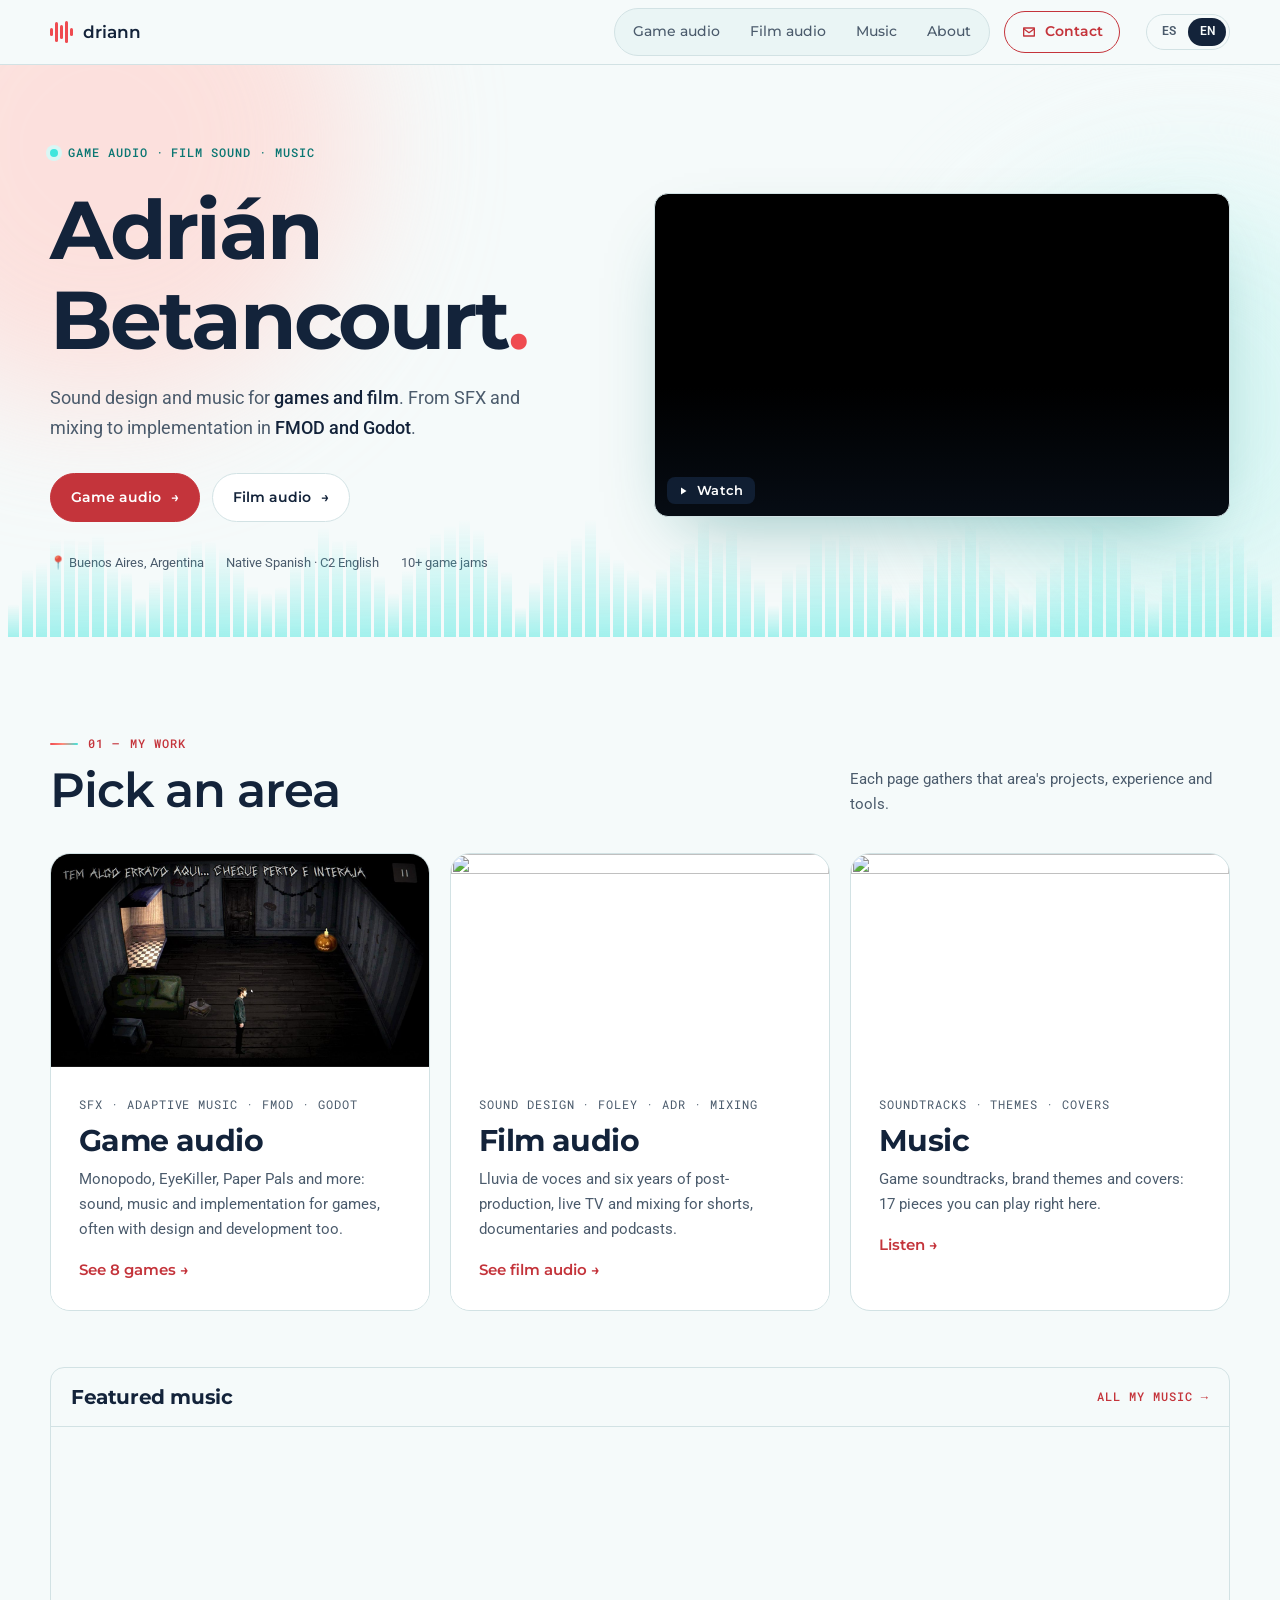
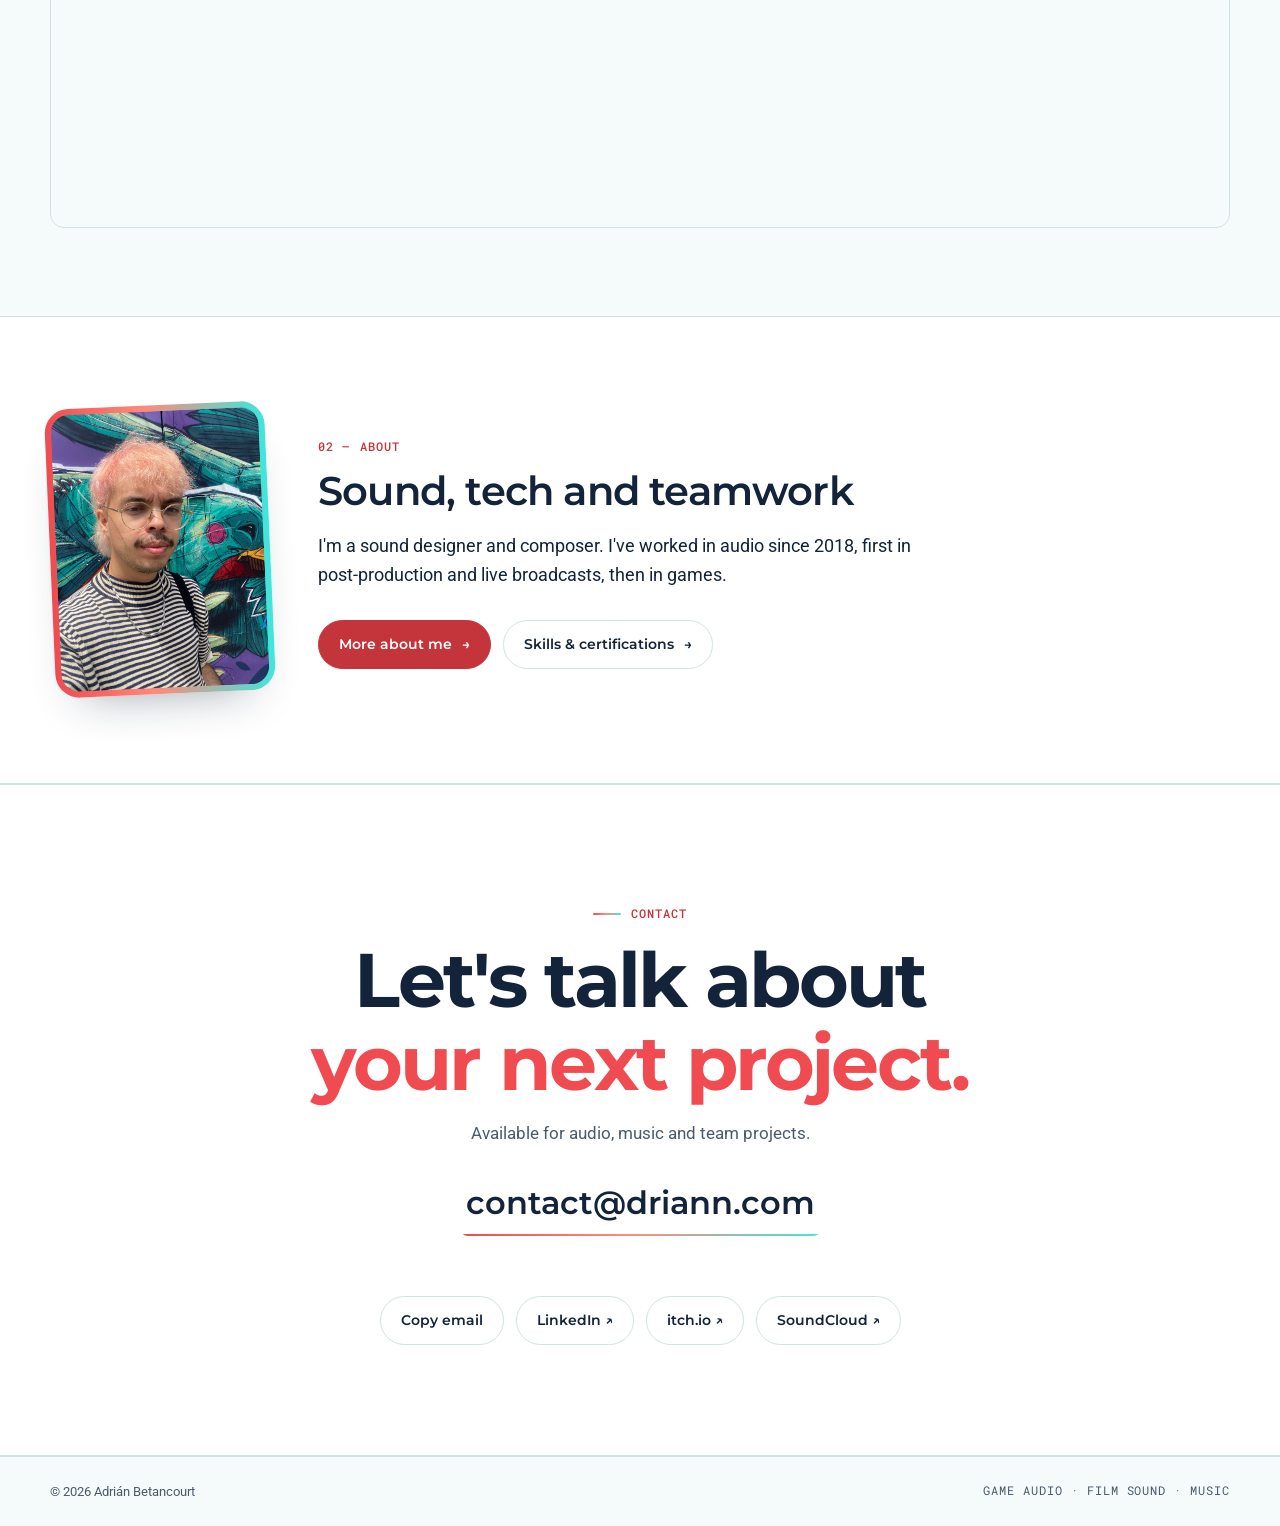
==== index.html @ b0562dc2 "Replace centred play circle with a corner Watch label The big pulsing coral circle is replaced by a " ====
<!doctype html>
<html lang="es" data-lang="es">
<head>
<meta charset="utf-8">
<meta name="viewport" content="width=device-width, initial-scale=1">
<meta name="color-scheme" content="light">
<meta name="theme-color" content="#f5fafa">
<meta name="referrer" content="strict-origin-when-cross-origin">
<title>Adrián Betancourt — Game Audio & Sound Design</title>
<meta name="description" content="Adrián Betancourt: game audio, film sound, sound design and music composition. Diseño sonoro y música para videojuegos y cine.">
<meta property="og:title" content="Adrián Betancourt — Game Audio & Sound Design">
<meta property="og:description" content="Sound design and music for games and film.">
<meta property="og:image" content="https://driann.com/assets/monopodo-room.jpg">
<meta property="og:type" content="website">
<link rel="icon" href="data:image/svg+xml,%3Csvg xmlns='http://www.w3.org/2000/svg' viewBox='0 0 32 32'%3E%3Crect width='32' height='32' rx='7' fill='%23ef4b50'/%3E%3Cg fill='%23ffffff'%3E%3Crect x='7' y='13' width='3' height='6' rx='1.5'/%3E%3Crect x='12' y='8' width='3' height='16' rx='1.5'/%3E%3Crect x='17' y='11' width='3' height='10' rx='1.5'/%3E%3Crect x='22' y='14' width='3' height='4' rx='1.5'/%3E%3C/g%3E%3C/svg%3E">
<link rel="preconnect" href="https://fonts.googleapis.com">
<link rel="preconnect" href="https://fonts.gstatic.com" crossorigin>
<link href="https://fonts.googleapis.com/css2?family=Montserrat:wght@500;600;700;800&family=Roboto:wght@400;500;700&family=Roboto+Mono:wght@400;500&display=swap" rel="stylesheet">
<script>
  (function () {
    var lang;
    try { lang = localStorage.getItem('lang'); } catch (e) {}
    if (lang !== 'es' && lang !== 'en') lang = /^es/i.test(navigator.language || '') ? 'es' : 'en';
    document.documentElement.setAttribute('data-lang', lang);
    document.documentElement.setAttribute('lang', lang);
  })();
</script>
<link rel="stylesheet" href="assets/site.css?v=20261028a">
<link rel="stylesheet" href="assets/motion.css?v=20261028a">
</head>
<body>
<script>document.documentElement.classList.add('js');</script>
<a class="skip" href="#areas"><span class="es">Saltar al contenido</span><span class="en">Skip to content</span></a>

<header class="site-header">
  <div class="wrap header-inner">
    <a class="brand" href="./" aria-label="Adrián Betancourt — home">
      <span class="brand-mark" aria-hidden="true"><i style="height:40%"></i><i style="height:90%"></i><i style="height:60%"></i><i style="height:100%"></i><i style="height:35%"></i></span>
      driann
    </a>
    <div class="header-tools">
      <nav class="nav" id="nav" aria-label="Main">
        <div class="nav-pages">
          <a href="game-audio/">Game audio</a>
          <a href="film-audio/"><span class="es">Audio para cine</span><span class="en">Film audio</span></a>
          <a href="music/"><span class="es">Música</span><span class="en">Music</span></a>
          <a href="about/"><span class="es">Sobre mí</span><span class="en">About</span></a>
        </div>
        <a class="nav-cta" href="#contact"><svg viewBox="0 0 24 24" aria-hidden="true"><path d="M4 6h16v12H4z" fill="none" stroke="currentColor" stroke-width="2" stroke-linejoin="round"/><path d="M4 7l8 6 8-6" fill="none" stroke="currentColor" stroke-width="2" stroke-linejoin="round"/></svg><span class="es">Contacto</span><span class="en">Contact</span></a>
      </nav>
      <div class="lang" role="group" aria-label="Language / Idioma">
        <button type="button" data-set-lang="es" aria-pressed="false">ES</button>
        <button type="button" data-set-lang="en" aria-pressed="false">EN</button>
      </div>
      <button class="menu-btn" type="button" aria-controls="nav" aria-expanded="false" aria-label="Menu"><span></span><span></span><span></span></button>
    </div>
  </div>
</header>

<main id="top">

  <!-- Hero -->
  <div class="hero">
    <div class="wrap hero-grid">
      <div>
        <div class="eyebrow mono">Game audio · Film sound · Music</div>
        <h1>Adrián<br>Betancourt<span class="accent">.</span></h1>
        <p class="hero-lead">
          <span class="es">Diseño sonoro y música para <strong>videojuegos y cine</strong>. Desde el SFX y la mezcla hasta la implementación en <strong>FMOD y Godot</strong>.</span>
          <span class="en">Sound design and music for <strong>games and film</strong>. From SFX and mixing to implementation in <strong>FMOD and Godot</strong>.</span>
        </p>
        <div class="actions">
          <a class="btn primary" href="game-audio/">Game audio <span aria-hidden="true">→</span></a>
          <a class="btn" href="film-audio/"><span class="es">Audio para cine</span><span class="en">Film audio</span> <span aria-hidden="true">→</span></a>
        </div>
        <div class="hero-meta">
          <span>📍 Buenos Aires, Argentina</span>
          <span><span class="es">Español nativo · Inglés C2</span><span class="en">Native Spanish · C2 English</span></span>
          <span>10+ game jams</span>
        </div>
      </div>
      <div>
        <button class="video hero-video" type="button" data-yt="wYpyiog8Tpc" aria-label="Play game audio demo reel">
          <span class="play" aria-hidden="true"><svg viewBox="0 0 24 24"><path d="M8 5v14l11-7z"/></svg></span>
        </button>
      </div>
    </div>
    <div class="wave" id="wave" aria-hidden="true"></div>
  </div>

  <!-- Areas -->
  <section id="areas">
    <div class="wrap">
      <div class="section-head reveal">
        <div>
          <span class="mono kicker">01 — <span class="es">Mi trabajo</span><span class="en">My work</span></span>
          <h2><span class="es">Elige un área</span><span class="en">Pick an area</span></h2>
        </div>
        <p><span class="es">Cada página reúne los proyectos, la experiencia y las herramientas de esa área.</span><span class="en">Each page gathers that area's projects, experience and tools.</span></p>
      </div>

      <div class="paths">
        <a class="path reveal" href="game-audio/">
          <img src="assets/monopodo-room.jpg" width="1280" height="720" alt="">
          <div class="path-body">
            <span class="mono muted">SFX · Adaptive music · FMOD · Godot</span>
            <h3>Game audio</h3>
            <p><span class="es">Monopodo, EyeKiller, Paper Pals y más: sonido, música e implementación para juegos, muchas veces también diseño y desarrollo.</span><span class="en">Monopodo, EyeKiller, Paper Pals and more: sound, music and implementation for games, often with design and development too.</span></p>
            <span class="path-cta"><span class="es">Ver 8 juegos →</span><span class="en">See 8 games →</span></span>
          </div>
        </a>
        <a class="path reveal" href="film-audio/">
          <img src="https://i.ytimg.com/vi/iJrxZtflXPY/hqdefault.jpg" width="480" height="360" loading="lazy" alt="">
          <div class="path-body">
            <span class="mono muted">Sound design · Foley · ADR · Mixing</span>
            <h3><span class="es">Audio para cine</span><span class="en">Film audio</span></h3>
            <p><span class="es">Lluvia de voces y seis años de postproducción, TV en vivo y mezcla para cortos, documentales y podcasts.</span><span class="en">Lluvia de voces and six years of post-production, live TV and mixing for shorts, documentaries and podcasts.</span></p>
            <span class="path-cta"><span class="es">Ver audio para cine →</span><span class="en">See film audio →</span></span>
          </div>
        </a>
        <a class="path reveal" href="music/">
          <img src="https://i1.sndcdn.com/artworks-1UUEVuJ7USgjtL8N-Mvcn2w-t500x500.jpg" width="500" height="500" loading="lazy" alt="">
          <div class="path-body">
            <span class="mono muted">Soundtracks · Themes · Covers</span>
            <h3><span class="es">Música</span><span class="en">Music</span></h3>
            <p><span class="es">Bandas sonoras para juegos, temas para marcas y covers: 17 piezas para escuchar aquí mismo.</span><span class="en">Game soundtracks, brand themes and covers: 17 pieces you can play right here.</span></p>
            <span class="path-cta"><span class="es">Escuchar →</span><span class="en">Listen →</span></span>
          </div>
        </a>
      </div>

      <div class="soundcloud reveal" id="music">        <div class="music-head">
          <h3><span class="es">Música destacada</span><span class="en">Featured music</span></h3>
          <a class="mono" href="music/" style="color:var(--accent-ink);font-weight:500;text-decoration:none"><span class="es">Toda mi música →</span><span class="en">All my music →</span></a>
        </div>
        <iframe title="driann — Featured work on SoundCloud" height="400" loading="lazy" allow="autoplay" src="https://w.soundcloud.com/player/?url=https%3A//api.soundcloud.com/playlists/1571626060&color=%23ef4b50&auto_play=false&hide_related=true&show_comments=false&show_user=true&show_reposts=false&show_teaser=false"></iframe>
      </div>
    </div>
  </section>

  <!-- About preview -->
  <section id="about" class="band">
    <div class="wrap about-teaser reveal">
      <figure class="portrait">
        <img src="assets/adrian.jpg" width="720" height="960" loading="lazy" alt="Adrián Betancourt, with pink hair and round glasses, in front of a colorful mural">
      </figure>
      <div>
        <span class="mono kicker">02 — <span class="es">Sobre mí</span><span class="en">About</span></span>
        <h2><span class="es">Sonido, tecnología y trabajo en equipo</span><span class="en">Sound, tech and teamwork</span></h2>
        <p class="lead"><span class="es">Soy diseñador sonoro y compositor. Trabajo en audio desde 2018: primero en postproducción y transmisiones en vivo, y después en videojuegos.</span><span class="en">I'm a sound designer and composer. I've worked in audio since 2018, first in post-production and live broadcasts, then in games.</span></p>
        <div class="actions">
          <a class="btn primary" href="about/"><span class="es">Más sobre mí</span><span class="en">More about me</span> <span aria-hidden="true">→</span></a>
          <a class="btn" href="about/#skills"><span class="es">Habilidades y certificaciones</span><span class="en">Skills & certifications</span> <span aria-hidden="true">→</span></a>
        </div>
      </div>
    </div>
  </section>
  <!-- Contact -->
  <section id="contact" class="band contact">
    <div class="wrap reveal">
      <span class="mono kicker"><span class="es">Contacto</span><span class="en">Contact</span></span>
      <h2><span class="es">Hablemos de tu<br><span class="accent">próximo proyecto.</span></span><span class="en">Let's talk about<br><span class="accent">your next project.</span></span></h2>
      <p><span class="es">Disponible para audio, música y proyectos en equipo.</span><span class="en">Available for audio, music and team projects.</span></p>
      <a class="email-big" href="mailto:contact@driann.com">contact@driann.com</a>
      <div class="copy-status" id="copy-status" aria-live="polite"></div>
      <div class="actions">
        <button class="btn" type="button" id="copy-email"><span class="es">Copiar email</span><span class="en">Copy email</span></button>
        <a class="btn" href="https://www.linkedin.com/in/driann" target="_blank" rel="noopener">LinkedIn ↗</a>
        <a class="btn" href="https://driann.itch.io" target="_blank" rel="noopener">itch.io ↗</a>
        <a class="btn" href="https://soundcloud.com/driann-yea" target="_blank" rel="noopener">SoundCloud ↗</a>
      </div>
    </div>
  </section>
</main>

<footer>
  <div class="wrap">
    <span>© <span id="year">2026</span> Adrián Betancourt</span>
    <span class="mono">Game audio · Film sound · Music</span>
  </div>
</footer>

<script src="assets/site.js?v=20261028a"></script>
<script src="assets/motion.js?v=20261028a"></script>
</body>
</html>
---- assets/site.css ----
:root {
  --bg: #f5fafa;
  --surface: #ffffff;
  --surface-2: #eaf5f5;
  --line: #d2e2e4;
  --line-strong: #9fb7bb;
  --text: #13233a;
  --muted: #4b5b6c;
  --accent: #ef4b50;        /* coral: fills and large display text */
  --accent-ink: #c4343b;    /* darker coral: small text and links on light backgrounds */
  --accent-soft: rgba(239, 75, 80, .10);
  --pink: #ffd6d1;
  --cyan: #3fe6dd;          /* decorative fills only */
  --cyan-ink: #0a7672;      /* readable cyan for text */
  --cyan-soft: #d9f7f5;
  --font-main: Montserrat, system-ui, sans-serif;
  --font-body: Roboto, system-ui, sans-serif;
  --font-mono: "Roboto Mono", ui-monospace, monospace;
  --max: 1180px;
  --radius: 14px;
}
* { box-sizing: border-box; }
html { scroll-behavior: smooth; scroll-padding-top: 76px; }
body {
  margin: 0;
  background: var(--bg);
  color: var(--text);
  font-family: var(--font-body);
  font-size: 17px;
  line-height: 1.65;
  -webkit-font-smoothing: antialiased;
}
img { max-width: 100%; display: block; }
a { color: inherit; }
button { font: inherit; color: inherit; cursor: pointer; }
:focus-visible { outline: 2px solid var(--cyan-ink); outline-offset: 3px; border-radius: 4px; }
::selection { background: var(--pink); color: var(--text); }

html[data-lang="es"] .en, html[data-lang="en"] .es { display: none !important; }

.wrap { width: min(var(--max), 100% - 32px); margin-inline: auto; }
.mono { font-family: var(--font-mono); font-size: 12px; letter-spacing: .08em; text-transform: uppercase; }
.muted { color: var(--muted); }
h1, h2, h3 { font-family: var(--font-main); line-height: 1.1; margin: 0; letter-spacing: -.02em; }
.skip { position: absolute; left: 12px; top: -60px; background: var(--text); color: #fff; padding: 8px 14px; z-index: 100; border-radius: 6px; }
.skip:focus { top: 12px; }

/* Header */
.site-header {
  position: sticky; top: 0; z-index: 50;
  background: rgba(245, 250, 250, .88);
  backdrop-filter: blur(12px);
  border-bottom: 1px solid var(--line);
}
.header-inner { display: flex; align-items: center; justify-content: space-between; height: 64px; gap: 16px; }
.brand { display: flex; align-items: center; gap: 10px; text-decoration: none; font-family: var(--font-main); font-weight: 600; font-size: 17px; }
.brand-mark { display: flex; align-items: center; gap: 2px; height: 22px; }
.brand-mark i { display: block; width: 3px; border-radius: 2px; background: var(--accent); }
.nav { display: flex; align-items: center; gap: 26px; }
.nav a { font-family: var(--font-main); font-weight: 500; text-decoration: none; font-size: 14px; color: var(--muted); transition: color .2s; }
.nav a:hover { color: var(--text); }
.lang { display: flex; border: 1px solid var(--line); border-radius: 999px; padding: 3px; }
.lang button { background: none; border: 0; padding: 4px 10px; border-radius: 999px; font-size: 12px; font-weight: 600; color: var(--muted); }
.lang button[aria-pressed="true"] { background: var(--text); color: var(--bg); }
.menu-btn { display: none; background: none; border: 1px solid var(--line); border-radius: 8px; width: 40px; height: 36px; }
.menu-btn span { display: block; width: 16px; height: 2px; background: var(--text); margin: 3px auto; border-radius: 2px; }

/* Hero */
.hero { position: relative; padding: 72px 0 64px; overflow: hidden; }
.hero-grid { display: grid; grid-template-columns: 1fr 1.05fr; gap: 56px; align-items: center; }
.eyebrow { display: inline-flex; align-items: center; gap: 10px; color: var(--cyan-ink); font-weight: 500; }
.eyebrow::before { content: ""; width: 8px; height: 8px; border-radius: 50%; background: var(--cyan); box-shadow: 0 0 0 4px var(--cyan-soft); }
.hero h1 { font-size: clamp(44px, 6.4vw, 84px); font-weight: 700; margin: 20px 0 18px; letter-spacing: -.035em; }
.hero h1 .accent { color: var(--accent); }
.hero-lead { font-size: 18px; color: var(--muted); max-width: 520px; margin: 0; }
.hero-lead strong { color: var(--text); font-weight: 500; }
.actions { display: flex; flex-wrap: wrap; gap: 12px; margin-top: 30px; }
.btn { font-family: var(--font-main);
  display: inline-flex; align-items: center; gap: 10px;
  padding: 12px 20px; border-radius: 999px;
  font-weight: 600; font-size: 14px; text-decoration: none;
  border: 1px solid var(--line); background: var(--surface);
  transition: transform .2s, background .2s, border-color .2s;
}
.btn:hover { transform: translateY(-2px); border-color: var(--line-strong); }
.btn.primary { background: var(--accent-ink); border-color: var(--accent-ink); color: #fff; }
.btn.primary:hover { background: #a92a31; }
.hero-meta { display: flex; flex-wrap: wrap; gap: 8px 22px; margin-top: 30px; color: var(--muted); font-size: 13px; }

.wave { position: absolute; left: 0; right: 0; bottom: 0; height: 120px; display: flex; align-items: flex-end; gap: 3px; opacity: .45; pointer-events: none; padding-inline: 8px; }
.wave i { flex: 1; background: linear-gradient(to top, var(--cyan), transparent); border-radius: 3px 3px 0 0; transform-origin: bottom; animation: pulse 1.8s ease-in-out infinite alternate; }
@keyframes pulse { from { transform: scaleY(.25); } to { transform: scaleY(1); } }

/* Video (click-to-load) */
.video {
  position: relative; display: block; width: 100%; aspect-ratio: 16 / 9;
  border-radius: var(--radius); overflow: hidden; border: 1px solid var(--line);
  background: #000 center / cover no-repeat; padding: 0;
}
.video::after { content: ""; position: absolute; inset: 0; background: linear-gradient(to top, rgba(19,35,58,.35), transparent 40%); transition: opacity .2s; }
/* Play control: a small label in the corner instead of a big centred circle */
.video .play {
  position: absolute; z-index: 1; left: 12px; bottom: 12px;
  display: inline-flex; align-items: center; gap: 8px; padding: 7px 12px 7px 10px; border-radius: 8px;
  background: rgba(19, 35, 58, .82); color: #fff;
  font-family: var(--font-main); font-size: 13px; font-weight: 600; letter-spacing: .01em; line-height: 1;
  transition: background-color .25s, transform .25s;
}
.video .play svg { width: 12px; height: 12px; fill: currentColor; }
html[data-lang="es"] .video .play::after { content: "Ver video"; }
html[data-lang="en"] .video .play::after { content: "Watch"; }
.video:hover .play, .video:focus-visible .play { background: var(--accent-ink); transform: translateY(-2px); }
.video .video-label { position: absolute; z-index: 1; left: 16px; bottom: 14px; font-size: 12px; color: #fff; text-align: left; }
.video iframe { position: absolute; inset: 0; width: 100%; height: 100%; border: 0; }
.video.loaded::after { opacity: 0; }
.hero-video { box-shadow: 0 30px 70px -30px rgba(10, 118, 114, .45); }

/* Sections */
section { padding: 88px 0; }
.section-head { display: flex; justify-content: space-between; align-items: end; gap: 24px; margin-bottom: 36px; }
.section-head h2 { font-size: clamp(32px, 4vw, 48px); font-weight: 600; margin-top: 10px; }
.section-head p { max-width: 380px; margin: 0; color: var(--muted); font-size: 15px; }
.kicker { color: var(--accent-ink); font-weight: 500; }
.band { background: var(--surface); border-block: 1px solid var(--line); }

/* Featured */
.featured {
  display: grid; grid-template-columns: 1.15fr 1fr; gap: 0;
  border: 1px solid var(--line); border-radius: 20px; overflow: hidden; background: var(--surface);
}
.featured-media { position: relative; min-height: 360px; background: #000; }
.featured-media img { width: 100%; height: 100%; object-fit: cover; }
.featured-media .badge { position: absolute; left: 16px; top: 16px; }
.featured-body { padding: 36px; display: flex; flex-direction: column; gap: 14px; }
.featured-body h3 { font-size: 40px; font-weight: 700; }
.featured-body p { margin: 0; color: var(--muted); font-size: 15px; }
.badge { display: inline-flex; align-items: center; gap: 8px; background: rgba(255,255,255,.94); border: 1px solid var(--line); color: var(--cyan-ink); padding: 6px 12px; border-radius: 999px; font-size: 11px; font-weight: 500; }
.badge::before { content: ""; width: 6px; height: 6px; border-radius: 50%; background: var(--cyan-ink); }
.role { font-size: 14px; color: var(--text) !important; font-weight: 500; }
.role b { color: var(--accent-ink); font-weight: 600; }
.tags { display: flex; flex-wrap: wrap; gap: 6px; }
.tag { font-size: 12px; padding: 4px 10px; border-radius: 999px; background: var(--surface-2); border: 1px solid var(--line); color: var(--muted); text-decoration: none; }
details { border-top: 1px solid var(--line); padding-top: 12px; }
summary { cursor: pointer; font-size: 14px; font-weight: 600; }
details ul { margin: 10px 0 0; padding-left: 18px; color: var(--muted); font-size: 14px; }
details li { margin: 4px 0; }
.links { display: flex; flex-wrap: wrap; gap: 18px; margin-top: auto; padding-top: 6px; }
.links a { font-size: 14px; font-weight: 600; color: var(--accent-ink); text-decoration: none; }
.links a:hover { text-decoration: underline; text-underline-offset: 4px; }

/* Project grid */
.grid { display: grid; grid-template-columns: repeat(3, 1fr); gap: 20px; margin-top: 20px; }
.card {
  display: flex; flex-direction: column; background: var(--surface); border: 1px solid var(--line);
  border-radius: var(--radius); overflow: hidden; transition: transform .25s, border-color .25s;
}
.card:hover { transform: translateY(-4px); border-color: var(--line-strong); box-shadow: 0 16px 40px -24px rgba(19, 35, 58, .35); }
.card .video, .card .thumb { border-radius: 0; border: 0; border-bottom: 1px solid var(--line); }
.thumb { aspect-ratio: 16 / 9; width: 100%; height: auto; object-fit: cover; background: #000; }
.thumb-art {
  aspect-ratio: 16 / 9; display: flex; align-items: center; justify-content: center; position: relative;
  border-bottom: 1px solid var(--line); overflow: hidden;
  background: radial-gradient(circle at 25% 20%, var(--c1, var(--pink)), transparent 65%), radial-gradient(circle at 80% 90%, var(--c2, var(--cyan-soft)), transparent 60%), var(--surface-2);
}
.thumb-art span { font-family: var(--font-main); font-size: 26px; font-weight: 700; text-align: center; padding: 0 20px; line-height: 1.1; color: var(--text); }
.card-body { padding: 20px; display: flex; flex-direction: column; gap: 10px; flex: 1; }
.card-top { display: flex; justify-content: space-between; gap: 12px; color: var(--muted); font-size: 11px; }
.card h3 { font-size: 22px; font-weight: 600; }
.card p { margin: 0; font-size: 14px; color: var(--muted); }

/* Film + music */
.split { display: grid; grid-template-columns: 1.2fr 1fr; gap: 48px; align-items: center; }
.split h3 { font-size: 34px; font-weight: 600; margin: 10px 0 12px; }
.split p { color: var(--muted); margin: 0 0 14px; font-size: 15px; }
.disciplines { display: grid; grid-template-columns: repeat(3, 1fr); gap: 20px; margin-top: 56px; }
.discipline { border-top: 1px solid var(--line); padding-top: 18px; }
.discipline h4 { font-family: var(--font-main); font-size: 18px; margin: 8px 0 6px; font-weight: 600; }
.discipline p { margin: 0; color: var(--muted); font-size: 14px; }
.soundcloud { margin-top: 56px; border-radius: var(--radius); overflow: hidden; border: 1px solid var(--line); background: var(--bg); }
.soundcloud iframe { display: block; width: 100%; border: 0; }
.music-head { display: flex; justify-content: space-between; align-items: center; gap: 16px; padding: 18px 20px; border-bottom: 1px solid var(--line); }
.music-head h3 { font-size: 20px; }

/* About / experience */
.about { display: grid; grid-template-columns: .9fr 1.1fr; gap: 64px; }
.about-copy h2 { font-size: clamp(32px, 4vw, 48px); font-weight: 600; margin: 10px 0 22px; }
.about-copy p { color: var(--muted); font-size: 16px; }
.about-copy p.lead { color: var(--text); font-size: 19px; }
.facts { display: flex; flex-wrap: wrap; gap: 8px; margin-top: 22px; }
.timeline { border-left: 1px solid var(--line); padding-left: 28px; display: flex; flex-direction: column; gap: 30px; }
.job { position: relative; }
.job::before { content: ""; position: absolute; left: -33px; top: 6px; width: 9px; height: 9px; border-radius: 50%; background: var(--bg); border: 2px solid var(--accent); }
.job time { color: var(--accent-ink); font-weight: 500; }
.job h3 { font-size: 20px; font-weight: 600; margin: 6px 0 2px; }
.job .org { color: var(--muted); font-size: 14px; }
.job ul { margin: 10px 0 0; padding-left: 18px; color: var(--muted); font-size: 14px; }
.job li { margin: 5px 0; }

/* Skills & certifications */
#skills { border-top: 1px solid var(--line); }
.skillset { display: grid; grid-template-columns: 1.35fr 1fr; gap: 20px; }
.panel { background: var(--surface); border: 1px solid var(--line); border-radius: var(--radius); padding: 28px; }
.panel > h3 { font-size: 24px; font-weight: 600; margin: 8px 0 22px; }
.skill-group + .skill-group { margin-top: 18px; padding-top: 18px; border-top: 1px solid var(--line); }
.skill-group h4 { margin: 0 0 10px; color: var(--muted); font-weight: 500; }
.skill-group .tag { font-size: 13px; color: var(--text); }
.soft { list-style: none; margin: 0; padding: 0; display: flex; flex-direction: column; gap: 16px; }
.soft li { display: grid; grid-template-columns: 28px 1fr; gap: 4px 12px; }
.soft li::before { content: ""; grid-row: span 2; width: 28px; height: 28px; border-radius: 8px; background: var(--cyan-soft) url("data:image/svg+xml,%3Csvg xmlns='http://www.w3.org/2000/svg' viewBox='0 0 24 24' fill='none' stroke='%230a7672' stroke-width='3' stroke-linecap='round' stroke-linejoin='round'%3E%3Cpath d='M5 12l5 5 9-10'/%3E%3C/svg%3E") center / 14px no-repeat; }
.soft b { font-family: var(--font-main); font-weight: 600; font-size: 16px; }
.soft span { color: var(--muted); font-size: 14px; line-height: 1.5; }
.certs-head { margin: 56px 0 20px; font-size: 24px; font-weight: 600; }
.certs { display: grid; grid-template-columns: .8fr 1.2fr 1fr; gap: 20px; align-items: start; }
.cert-main { display: flex; flex-direction: column; gap: 6px; padding: 28px; border-radius: var(--radius); border: 1px solid var(--line); background: linear-gradient(135deg, var(--pink), var(--cyan-soft)); }
.cert-main .level { font-family: var(--font-main); font-size: 64px; font-weight: 700; line-height: 1; color: var(--accent); letter-spacing: -.03em; }
.cert-main h4 { font-family: var(--font-main); font-size: 20px; font-weight: 600; margin: 6px 0 0; }
.cert-main p { margin: 0; color: var(--muted); font-size: 14px; }
.cert-main a, .cert-list a { font-size: 14px; font-weight: 600; color: var(--accent-ink); text-decoration: none; }
.cert-main a { margin-top: 12px; }
.cert-main a:hover, .cert-list a:hover { text-decoration: underline; text-underline-offset: 4px; }
.cert-list { list-style: none; margin: 0; padding: 0; }
.cert-list li { padding: 12px 0; border-bottom: 1px solid var(--line); }
.cert-list li:first-child { padding-top: 0; }
.cert-list li:last-child { border-bottom: 0; padding-bottom: 0; }
.cert-list b { display: block; font-family: var(--font-main); font-weight: 600; font-size: 15px; line-height: 1.35; }
.cert-list span.meta { display: block; color: var(--muted); font-size: 13px; margin-top: 2px; }

.quote { margin: 64px 0 0; padding: 36px; border-radius: 20px; background: linear-gradient(135deg, var(--pink), var(--cyan-soft)); border: 1px solid var(--line); }
.quote blockquote { margin: 0; font-family: var(--font-main); font-size: clamp(18px, 2vw, 22px); line-height: 1.45; }
.quote figcaption { margin-top: 16px; color: var(--muted); font-size: 14px; }
.quote figcaption { color: var(--text); }
.quote figcaption a { color: var(--accent-ink); font-weight: 600; }

/* Contact */
.contact { text-align: center; padding: 110px 0; }
.contact h2 { font-size: clamp(40px, 6vw, 76px); font-weight: 700; letter-spacing: -.035em; margin: 14px 0; }
.contact h2 .accent { color: var(--accent); }
.contact p { color: var(--muted); max-width: 520px; margin: 0 auto; }
.contact .actions { justify-content: center; }
.email-big { display: inline-block; margin-top: 28px; font-family: var(--font-main); font-size: clamp(22px, 3vw, 32px); font-weight: 600; text-decoration: none; border-bottom: 2px solid var(--accent); padding-bottom: 2px; }
.copy-status { min-height: 22px; margin-top: 8px; font-size: 14px; color: var(--cyan-ink); font-weight: 500; }

footer { border-top: 1px solid var(--line); padding: 24px 0; color: var(--muted); font-size: 13px; }
footer .wrap { display: flex; justify-content: space-between; gap: 12px; flex-wrap: wrap; }

/* Reveal */
.js .reveal { transform: translateY(12px); transition: transform .5s ease; }
.js .reveal.in { transform: none; }

@media (max-width: 960px) {
  .hero-grid, .featured, .split, .about { grid-template-columns: 1fr; }
  .hero-grid { gap: 36px; }
  .grid { grid-template-columns: repeat(2, 1fr); }
  .skillset { grid-template-columns: 1fr; }
  .certs { grid-template-columns: 1fr 1fr; }
  .cert-main { grid-column: 1 / -1; }
  .featured-media { min-height: 0; aspect-ratio: 16 / 9; }
  .about { gap: 40px; }
}
@media (max-width: 720px) {
  .menu-btn { display: block; }
  .nav { position: absolute; top: 64px; left: 0; right: 0; flex-direction: column; align-items: stretch; gap: 0; background: var(--bg); border-bottom: 1px solid var(--line); display: none; padding: 8px 16px 16px; }
  .nav.open { display: flex; }
  .nav a { padding: 12px 0; border-bottom: 1px solid var(--line); font-size: 16px; }
  .header-tools { display: flex; align-items: center; gap: 10px; }
  section { padding: 64px 0; }
  .hero { padding: 44px 0 56px; }
  .section-head { flex-direction: column; align-items: start; }
  .grid, .certs, .disciplines { grid-template-columns: 1fr; }
  .featured-body, .panel { padding: 24px; }
  .featured-body h3 { font-size: 32px; }
  .quote { padding: 24px; }
}
@media (min-width: 721px) { .header-tools { display: flex; align-items: center; gap: 26px; } }
@media (prefers-reduced-motion: reduce) {
  html { scroll-behavior: auto; }
  .wave i { animation: none; transform: scaleY(.6); }
  .js .reveal { transform: none; transition: none; }
  .btn, .card { transition: none; }
}

/* Multi-page: current nav item, hub path cards, area page header */
.nav a[aria-current="page"] { color: var(--text); font-weight: 600; box-shadow: inset 0 -2px 0 var(--accent); }
.paths { display: grid; grid-template-columns: repeat(3, 1fr); gap: 20px; }
.path {
  display: flex; flex-direction: column; text-decoration: none; background: var(--surface);
  border: 1px solid var(--line); border-radius: 20px; overflow: hidden; transition: transform .25s, border-color .25s, box-shadow .25s;
}
.path:hover { transform: translateY(-4px); border-color: var(--line-strong); box-shadow: 0 20px 50px -28px rgba(19, 35, 58, .4); }
.path img { aspect-ratio: 16 / 9; width: 100%; height: auto; object-fit: cover; }
.path-body { padding: 28px; display: flex; flex-direction: column; gap: 10px; }
.path-body h3 { font-size: 30px; font-weight: 700; }
.path-body p { margin: 0; color: var(--muted); font-size: 15px; }
.path-cta { margin-top: 6px; font-family: var(--font-main); font-weight: 600; font-size: 15px; color: var(--accent-ink); }
.path:hover .path-cta { text-decoration: underline; text-underline-offset: 4px; }
.page-head { padding: 64px 0 8px; }
.page-head h1 { font-size: clamp(40px, 6vw, 72px); font-weight: 700; letter-spacing: -.035em; margin: 18px 0 16px; }
.page-head h1 .accent { color: var(--accent); }
.page-head .hero-lead { max-width: 640px; }
.page-head + section { padding-top: 48px; }
.back { display: inline-flex; align-items: center; gap: 6px; font-family: var(--font-main); font-weight: 600; font-size: 14px; color: var(--muted); text-decoration: none; }
.back:hover { color: var(--text); }
.tool-row { display: grid; grid-template-columns: repeat(3, 1fr); gap: 20px; margin-top: 56px; }
.tool-row .panel h4 { margin: 0 0 12px; color: var(--muted); font-weight: 500; }
.tool-row .tag { font-size: 13px; color: var(--text); }
.single-col { max-width: 760px; }
@media (max-width: 960px) { .tool-row { grid-template-columns: 1fr 1fr; } .paths { grid-template-columns: 1fr; } }
@media (max-width: 720px) { .paths, .tool-row { grid-template-columns: 1fr; } .path-body { padding: 22px; } .page-head { padding-top: 40px; } }
/* Music page: track cards with SoundCloud players */
.tracks { display: grid; grid-template-columns: repeat(3, 1fr); gap: 20px; }
.track { display: flex; flex-direction: column; gap: 10px; background: var(--surface); border: 1px solid var(--line); border-radius: var(--radius); padding: 20px; }
.band .track { background: var(--bg); }
.track-top { display: flex; justify-content: space-between; gap: 12px; color: var(--muted); font-size: 11px; }
.track h3 { font-size: 22px; font-weight: 600; }
.track p { margin: 0; font-size: 14px; color: var(--muted); }
.track p b { color: var(--text); font-weight: 600; }
.track iframe { display: block; width: 100%; border: 0; border-radius: 10px; margin-top: 4px; background: var(--surface-2); }
.hero-player iframe { display: block; width: 100%; border: 0; }
@media (max-width: 960px) { .tracks { grid-template-columns: 1fr 1fr; } }
@media (max-width: 720px) { .tracks { grid-template-columns: 1fr; } }

/* Game audio page: compact list of smaller jam entries */
.more-jams { margin-top: 48px; }
.more-jams h3 { font-size: 22px; font-weight: 600; margin-bottom: 12px; }
.more-jams ul { list-style: none; margin: 0; padding: 0; border-top: 1px solid var(--line); }
.more-jams li { display: grid; grid-template-columns: 1.1fr 1fr 1.4fr; gap: 6px 20px; align-items: baseline; padding: 14px 4px; border-bottom: 1px solid var(--line); transition: background-color .25s; }
.more-jams li:hover { background: var(--surface); }
.more-jams a { font-family: var(--font-main); font-weight: 600; font-size: 16px; color: var(--text); text-decoration: none; }
.more-jams a:hover { color: var(--accent-ink); }
.more-jams .mono { color: var(--muted); font-size: 11px; }
.more-jams li > span:last-child { color: var(--muted); font-size: 14px; }
@media (max-width: 720px) { .more-jams li { grid-template-columns: 1fr; gap: 2px; } }
/* Home: portrait in the About section */
.portrait { margin: 0 0 28px; width: min(240px, 60%); padding: 6px; border-radius: 24px; background: var(--grad, linear-gradient(90deg, #ef4b50, #3fe6dd)); }
.portrait img { display: block; width: 100%; height: auto; aspect-ratio: 3 / 4; object-fit: cover; border-radius: 18px; }
/* Nav: pages grouped as tabs; Contact is a distinct action (scrolls on the same page) */
.nav { gap: 14px; }
.nav-pages { display: flex; align-items: center; gap: 2px; padding: 4px; border-radius: 999px; background: var(--surface-2); border: 1px solid var(--line); }
.nav .nav-pages a { padding: 7px 14px; border-radius: 999px; color: var(--muted); font-weight: 500; box-shadow: none; }
.nav .nav-pages a:hover { color: var(--text); background: rgba(255, 255, 255, .7); }
.nav .nav-pages a[aria-current="page"] { background: var(--surface); color: var(--text); font-weight: 600; box-shadow: 0 2px 8px -3px rgba(19, 35, 58, .3); }
.nav .nav-cta {
  display: inline-flex; align-items: center; gap: 8px; padding: 8px 16px; border-radius: 999px;
  border: 1.5px solid var(--accent-ink); color: var(--accent-ink); font-weight: 600;
}
.nav .nav-cta svg { width: 16px; height: 16px; }
.nav .nav-cta:hover { background: var(--accent-ink); color: #fff; }

/* Home: short About preview */
.about-teaser { display: grid; grid-template-columns: auto 1fr; gap: 48px; align-items: center; }
.about-teaser .portrait { margin: 0; width: 220px; }
.about-teaser h2 { font-size: clamp(28px, 3.4vw, 40px); font-weight: 600; margin: 10px 0 16px; }
.about-teaser .lead { color: var(--text); font-size: 18px; max-width: 620px; }

/* About page hero portrait */
.about-hero .portrait-lg { width: min(360px, 100%); margin: 0 auto; }
.about-hero .about-copy p { color: var(--muted); }
.about-hero .about-copy p.lead { color: var(--text); font-size: 19px; }

/* Contact section briefly highlights when reached from the nav */
.contact:target .email-big { animation: ping 1.2s ease-out 1; }
@keyframes ping { 0% { box-shadow: 0 0 0 0 rgba(239, 75, 80, .45); } 100% { box-shadow: 0 0 0 18px rgba(239, 75, 80, 0); } }

@media (max-width: 960px) { .nav .nav-pages a { padding: 7px 10px; } }
@media (max-width: 720px) {
  .nav-pages { flex-direction: column; align-items: stretch; padding: 0; background: none; border: 0; border-radius: 0; gap: 0; }
  .nav .nav-pages a { border-radius: 0; padding: 12px 0; border-bottom: 1px solid var(--line); font-size: 16px; }
  .nav .nav-pages a[aria-current="page"] { background: none; box-shadow: inset 3px 0 0 var(--accent); padding-left: 12px; }
  .nav .nav-cta { justify-content: center; margin-top: 12px; padding: 12px; font-size: 16px; border-bottom: 1.5px solid var(--accent-ink); }
  .about-teaser { grid-template-columns: 1fr; gap: 28px; }
  .about-teaser .portrait { width: 180px; }
}
---- assets/motion.css ----
/* Motion and interaction layer, loaded after site.css.
   Rule: text never fades, moves on its own or loses contrast. Only surfaces,
   images, borders and small accents animate, and all of it switches off
   under prefers-reduced-motion. */

:root {
  --ease-out: cubic-bezier(.22, 1, .36, 1);
  --ease-spring: cubic-bezier(.34, 1.56, .64, 1);
  --grad: linear-gradient(90deg, var(--accent), #ff8a7a 45%, var(--cyan));
}

/* Scroll progress bar under the header */
.progress {
  position: fixed; top: 0; left: 0; right: 0; height: 3px; z-index: 60;
  background: var(--grad); transform-origin: 0 50%; transform: scaleX(var(--progress, 0));
  pointer-events: none;
}

/* Header: flat at the top, lifted once you scroll */
.site-header { transition: box-shadow .3s var(--ease-out), background-color .3s; }
.site-header.scrolled { box-shadow: 0 8px 30px -18px rgba(19, 35, 58, .35); background: rgba(245, 250, 250, .94); }

/* Brand bars dance on hover */
.brand-mark i { transition: transform .4s var(--ease-spring); transform-origin: 50% 100%; }
.brand:hover .brand-mark i:nth-child(odd) { transform: scaleY(.55); }
.brand:hover .brand-mark i:nth-child(even) { transform: scaleY(1.25); }

/* Nav: underline grows from the centre */
.nav a { position: relative; }
@media (min-width: 721px) {
  .nav a::after {
    content: ""; position: absolute; left: 0; right: 0; bottom: -6px; height: 2px; border-radius: 2px;
    background: var(--accent); transform: scaleX(0); transition: transform .35s var(--ease-out);
  }
  .nav a:hover::after { transform: scaleX(1); }
  .nav a[aria-current="page"] { box-shadow: none; }
  .nav a[aria-current="page"]::after { transform: scaleX(1); }
}

/* Hero: two soft colour blobs drifting behind the content */
.hero::before, .hero::after {
  content: ""; position: absolute; z-index: -1; border-radius: 50%; filter: blur(70px); pointer-events: none;
}
.hero::before { width: 520px; height: 520px; left: -160px; top: -180px; background: var(--pink); opacity: .7; animation: drift-a 18s ease-in-out infinite alternate; }
.hero::after { width: 460px; height: 460px; right: -140px; top: 20%; background: var(--cyan-soft); opacity: .9; animation: drift-b 22s ease-in-out infinite alternate; }
.hero { isolation: isolate; }
@keyframes drift-a { to { transform: translate(120px, 80px) scale(1.15); } }
@keyframes drift-b { to { transform: translate(-100px, -60px) scale(1.1); } }

/* Wave bars near the pointer light up (motion.js adds .hot) */
.wave i { transition: filter .4s; }
.wave i.hot { filter: hue-rotate(160deg) saturate(1.6); }

/* Eyebrow dot breathes */
.eyebrow::before { animation: breathe 2.6s ease-in-out infinite; }
@keyframes breathe { 50% { box-shadow: 0 0 0 8px rgba(63, 230, 221, .18); } }

/* The coral full stop after the name gently bounces in once */
.hero h1 .accent, .page-head h1 .accent { display: inline-block; animation: drop .9s var(--ease-spring) .2s both; }
@keyframes drop { from { transform: translateY(-40%) scale(.4); } }

/* Buttons: lift, glow, sliding arrow, shine sweep on the primary */
.btn { position: relative; overflow: hidden; transition: transform .3s var(--ease-spring), box-shadow .3s, border-color .2s, background-color .2s; }
.btn:hover { transform: translateY(-3px); box-shadow: 0 12px 24px -14px rgba(19, 35, 58, .45); }
.btn:active { transform: translateY(0) scale(.97); }
.btn [aria-hidden="true"] { display: inline-block; transition: transform .3s var(--ease-spring); }
.btn:hover [aria-hidden="true"] { transform: translateX(4px); }
.btn.primary::after {
  content: ""; position: absolute; inset: 0; transform: translateX(-120%);
  background: linear-gradient(110deg, transparent 30%, rgba(255, 255, 255, .35) 50%, transparent 70%);
}
.btn.primary:hover::after { transform: translateX(120%); transition: transform .7s var(--ease-out); }
.btn.primary:hover { box-shadow: 0 14px 28px -12px rgba(196, 52, 59, .6); }

/* Videos: thumbnail eases in; the play label nudges its triangle on hover */
.video { transition: transform .4s var(--ease-out), box-shadow .4s; background-size: cover; }
.video .play svg { transition: transform .3s var(--ease-spring); }
.video:hover .play svg { transform: translateX(2px); }
.hero-video:hover { transform: translateY(-4px); box-shadow: 0 40px 80px -30px rgba(10, 118, 114, .55); }

/* Cards: pointer-follow spotlight, lift, image zoom */
.card, .path, .panel, .featured { position: relative; }
.card::before, .path::before, .featured::before {
  content: ""; position: absolute; inset: 0; z-index: 2; pointer-events: none; border-radius: inherit; opacity: 0;
  background: radial-gradient(420px circle at var(--mx, 50%) var(--my, 0%), rgba(63, 230, 221, .14), transparent 60%);
  transition: opacity .35s;
}
.card:hover::before, .path:hover::before, .featured:hover::before { opacity: 1; }
.card { transition: transform .45s var(--ease-out), border-color .3s, box-shadow .45s var(--ease-out); }
.card:hover { transform: translateY(-6px); }
.card .thumb, .card .video, .path img, .featured-media img { transition: transform .8s var(--ease-out); }
.card:hover .thumb, .path:hover img, .featured:hover .featured-media img { transform: scale(1.05); }
.card:hover .video:not(.loaded) { transform: scale(1.03); }
.card > .thumb, .card > .video, .path img { will-change: transform; }
.card, .path { isolation: isolate; }
.card > .thumb, .card > .video { position: relative; z-index: 0; }
.card-body, .path-body { position: relative; z-index: 1; background: var(--surface); }
.featured { transition: box-shadow .45s var(--ease-out), border-color .3s; }
.featured:hover { border-color: var(--line-strong); box-shadow: 0 30px 60px -36px rgba(19, 35, 58, .45); }
.featured-media { overflow: hidden; }

/* Path CTA arrow slides */
.path-cta { display: inline-block; transition: transform .35s var(--ease-spring); }
.path:hover .path-cta { transform: translateX(6px); }

/* Tags become chips that react */
.tag { transition: background-color .25s, border-color .25s, color .25s, transform .25s var(--ease-spring); }
.tag:hover { background: var(--cyan-soft); border-color: var(--cyan-ink); color: var(--cyan-ink); transform: translateY(-2px); }

/* Text links: animated underline (colour stays the same) */
.links a, .cert-list a, .quote figcaption a, .back {
  background-image: linear-gradient(currentColor, currentColor); background-repeat: no-repeat;
  background-size: 0% 2px; background-position: 0 100%; transition: background-size .35s var(--ease-out), color .2s;
}
.links a:hover, .cert-list a:hover, .quote figcaption a:hover, .back:hover { background-size: 100% 2px; text-decoration: none; }

/* Section kicker grows a short gradient line */
.kicker { display: inline-flex; align-items: center; gap: 10px; }
.section-head .kicker::before, .about-copy > .kicker::before, .contact .kicker::before {
  content: ""; width: 0; height: 2px; border-radius: 2px; background: var(--grad); transition: width .8s var(--ease-out) .1s;
}
.section-head.in .kicker::before, .about-copy.in > .kicker::before, .contact .wrap.in .kicker::before { width: 28px; }
.contact .kicker { justify-content: center; }

/* Timeline: dots fill and the rail draws in */
.timeline { border-left-color: transparent; background: linear-gradient(var(--line), var(--line)) 0 0 / 1px 0 no-repeat; transition: background-size 1.2s var(--ease-out); }
.timeline:has(.job.in) { background-size: 1px 100%; }
.job::before { transition: background-color .5s var(--ease-out) .2s, transform .5s var(--ease-spring) .2s; }
.job.in::before { background: var(--accent); transform: scale(1.15); }

/* Panels and certification cards lift slightly */
.panel { transition: transform .45s var(--ease-out), box-shadow .45s var(--ease-out), border-color .3s; }
.panel:hover { transform: translateY(-3px); border-color: var(--line-strong); box-shadow: 0 20px 40px -30px rgba(19, 35, 58, .4); }
.cert-main { transition: transform .45s var(--ease-out), box-shadow .45s; }
.cert-main:hover { transform: translateY(-4px) rotate(-.4deg); box-shadow: 0 24px 48px -30px rgba(196, 52, 59, .5); }
.cert-main .level { background: var(--grad); -webkit-background-clip: text; background-clip: text; color: transparent; }
.soft li::before { transition: transform .4s var(--ease-spring), background-color .3s; }
.soft li:hover::before { transform: rotate(-8deg) scale(1.12); background-color: var(--pink); }

/* Quote: slow gradient shimmer behind the (static) text */
.quote { background-size: 200% 200%; animation: shimmer 14s ease-in-out infinite alternate; }
@keyframes shimmer { to { background-position: 100% 100%; } }

/* Email: gradient underline that fills on hover */
.email-big {
  border-bottom: 0; padding: 2px 6px 6px; border-radius: 8px;
  background: linear-gradient(90deg, var(--pink), var(--cyan-soft)) 0 100% / 100% 0 no-repeat, var(--grad) 0 100% / 100% 2px no-repeat;
  transition: background-size .45s var(--ease-out);
}
.email-big:hover { background-size: 100% 100%, 100% 2px; }

/* Reveal: gentle rise with a stagger; text is always fully opaque */
.js .reveal { transform: translateY(18px); transition: transform .8s var(--ease-out); transition-delay: calc(var(--i, 0) * 70ms); }
.js .reveal.in { transform: none; }

/* Language switch slides */
.lang button { transition: background-color .3s var(--ease-out), color .3s; }

/* Focus stays obvious everywhere */
.btn:focus-visible, .path:focus-visible, .card a:focus-visible { outline: 3px solid var(--cyan-ink); outline-offset: 3px; }

@media (hover: none) {
  .card:hover, .panel:hover, .cert-main:hover, .hero-video:hover { transform: none; }
  .card:hover .thumb, .path:hover img, .featured:hover .featured-media img { transform: none; }
}

@media (prefers-reduced-motion: reduce) {
  *, *::before, *::after { animation: none !important; transition: none !important; }
  .js .reveal { transform: none; }
  .progress { display: none; }
}

/* Portrait: tilted card that straightens on hover */
.portrait { transform: rotate(-2.5deg); transition: transform .5s var(--ease-spring), box-shadow .5s var(--ease-out); box-shadow: 0 24px 48px -28px rgba(19, 35, 58, .45); }
.portrait:hover { transform: rotate(0) scale(1.02); }
@media (prefers-reduced-motion: reduce) { .portrait { transform: none; } }
/* Tabs: the underline effect is for plain links only */
.nav .nav-pages a::after, .nav .nav-cta::after { display: none; }
.nav .nav-pages a, .nav .nav-cta { transition: background-color .25s var(--ease-out), color .25s, box-shadow .25s; }

/* Smooth cross-page navigation (supported browsers); the header stays put */
@view-transition { navigation: auto; }
.site-header { view-transition-name: site-header; }
::view-transition-old(root) { animation: vt-out .22s ease-in both; }
::view-transition-new(root) { animation: vt-in .32s var(--ease-out) both; }
@keyframes vt-out { to { opacity: 0; } }
@keyframes vt-in { from { opacity: 0; } }
@media (prefers-reduced-motion: reduce) {
  ::view-transition-old(root), ::view-transition-new(root) { animation: none; }
}
/* Liquid nav pill (motion.js). Without JS the static aria-current pill in site.css stays. */
.nav-pages { position: relative; isolation: isolate; }
.nav-pages a { position: relative; z-index: 2; }
.nav-pill, .nav-ghost {
  position: absolute; top: 4px; bottom: 4px; left: 0; z-index: 0; border-radius: 999px;
  width: var(--w, 0); transform: translateX(var(--x, 0)); pointer-events: none;
  transition: transform .55s var(--ease-spring), width .55s var(--ease-spring), opacity .3s ease;
}
.nav-pill { z-index: 1; background: var(--surface); box-shadow: 0 2px 10px -3px rgba(19, 35, 58, .3); opacity: 0; }
.nav-pill.on { opacity: 1; }
.nav-pill.stretching { transition: transform .17s var(--ease-out), width .17s var(--ease-out); }
.nav-ghost { background: rgba(255, 255, 255, .6); opacity: 0; transition: transform .35s var(--ease-out), width .35s var(--ease-out), opacity .25s ease; }
.nav-ghost.on { opacity: 1; }
.nav-pill.no-anim, .nav-ghost.no-anim { transition: none; }
.has-nav-pill .nav .nav-pages a[aria-current="page"], .has-nav-pill .nav .nav-pages a:hover { background: transparent; box-shadow: none; }
.nav .nav-pages a { transition: color .3s ease; }
@media (max-width: 720px) { .nav-pill, .nav-ghost { display: none; } }

/* ES/EN: the dark pill slides between the two options */
.lang { position: relative; isolation: isolate; }
.lang button { position: relative; z-index: 1; width: 38px; transition: color .35s ease; }
.lang button[aria-pressed="true"] { background: transparent; color: var(--bg); }
.lang::before {
  content: ""; position: absolute; z-index: 0; top: 3px; left: 3px; width: 38px; bottom: 3px; border-radius: 999px;
  background: var(--text); transition: transform .5s cubic-bezier(.34, 1.25, .64, 1);
}
html[data-lang="en"] .lang::before { transform: translateX(38px); }

/* After a language switch the new text settles in quickly (no movement) */
html.lang-swap main, html.lang-swap .nav-pages a, html.lang-swap footer { animation: lang-in .38s ease-out; }
@keyframes lang-in { from { opacity: .25; } to { opacity: 1; } }

/* Page changes: header stays put (the pill animates live), content rises in softly */
::view-transition-old(site-header) { display: none; }
::view-transition-new(site-header) { animation: none; }
::view-transition-new(root) { animation: vt-rise .38s var(--ease-out) both; }
@keyframes vt-rise { from { opacity: 0; transform: translateY(10px); } }

@media (prefers-reduced-motion: reduce) {
  .nav-pill, .nav-ghost, .lang::before { transition: none; }
  html.lang-swap main, html.lang-swap .nav-pages a, html.lang-swap footer { animation: none; }
}
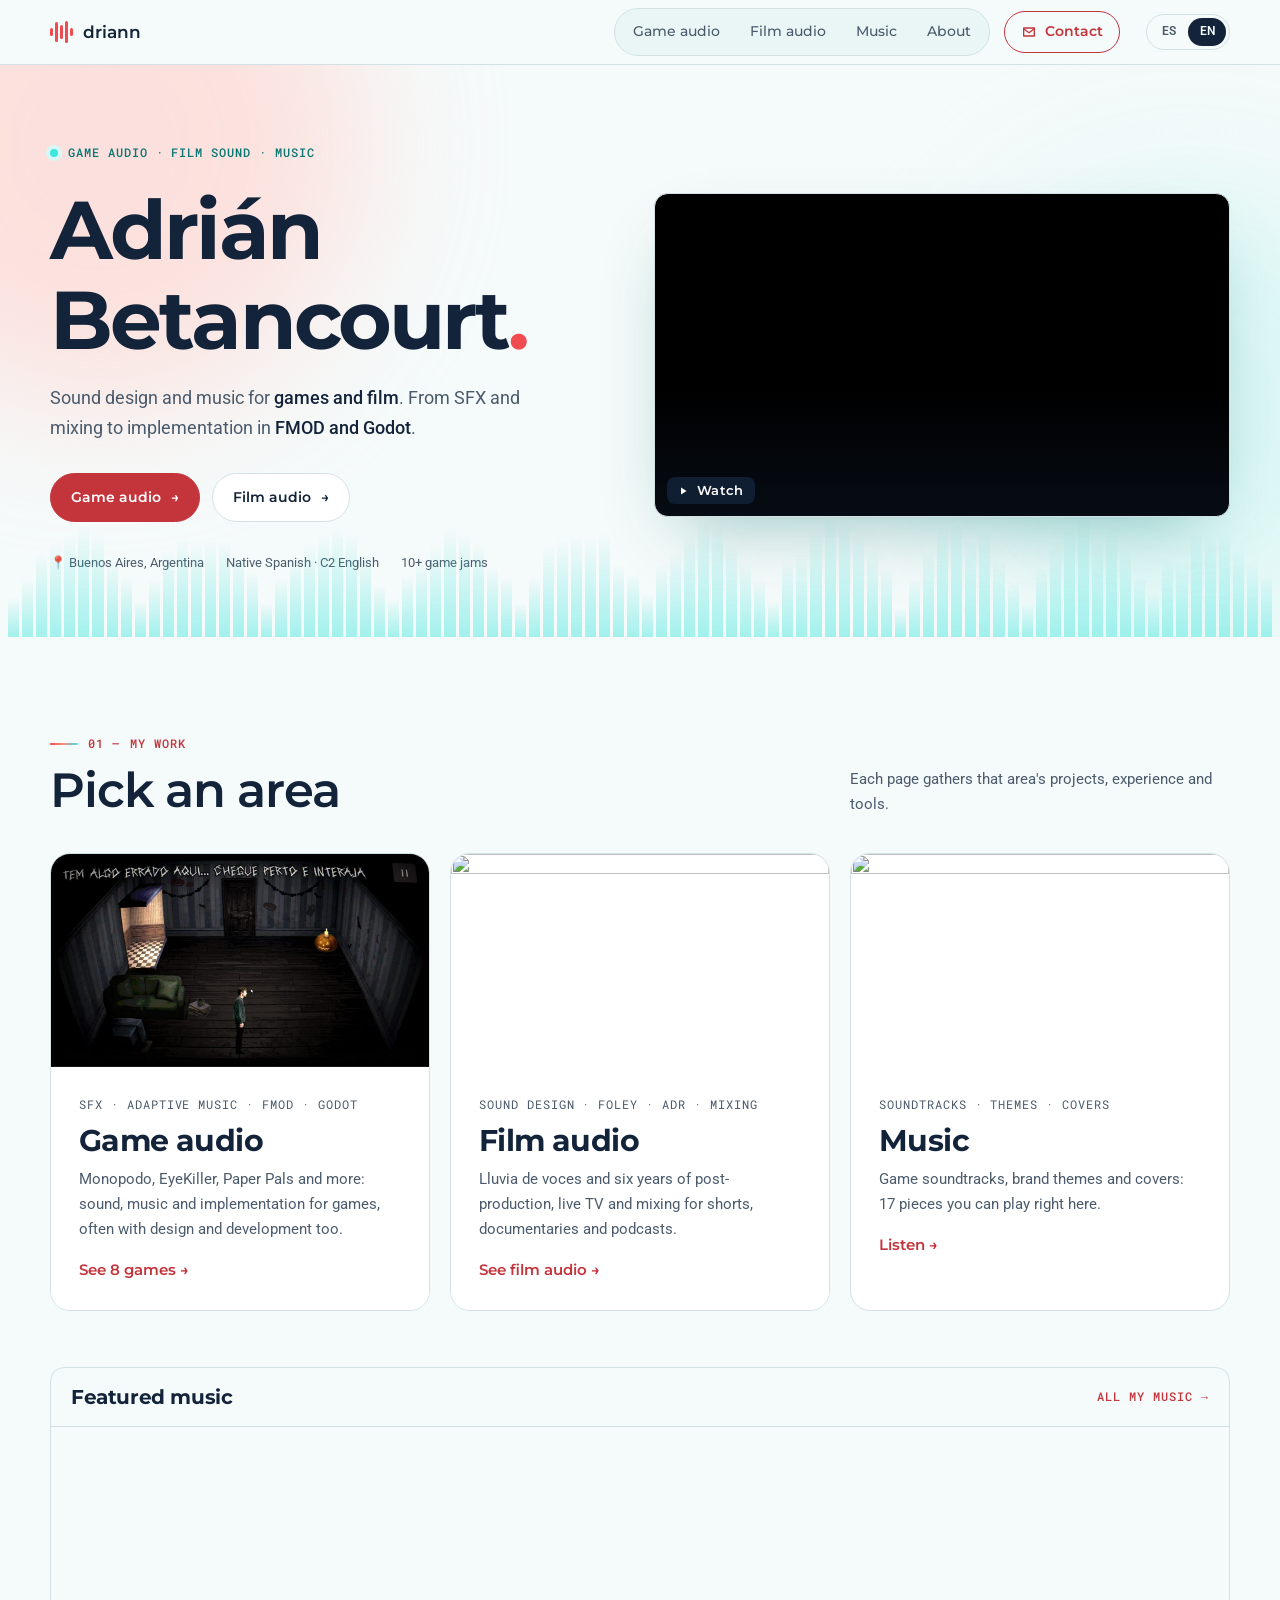
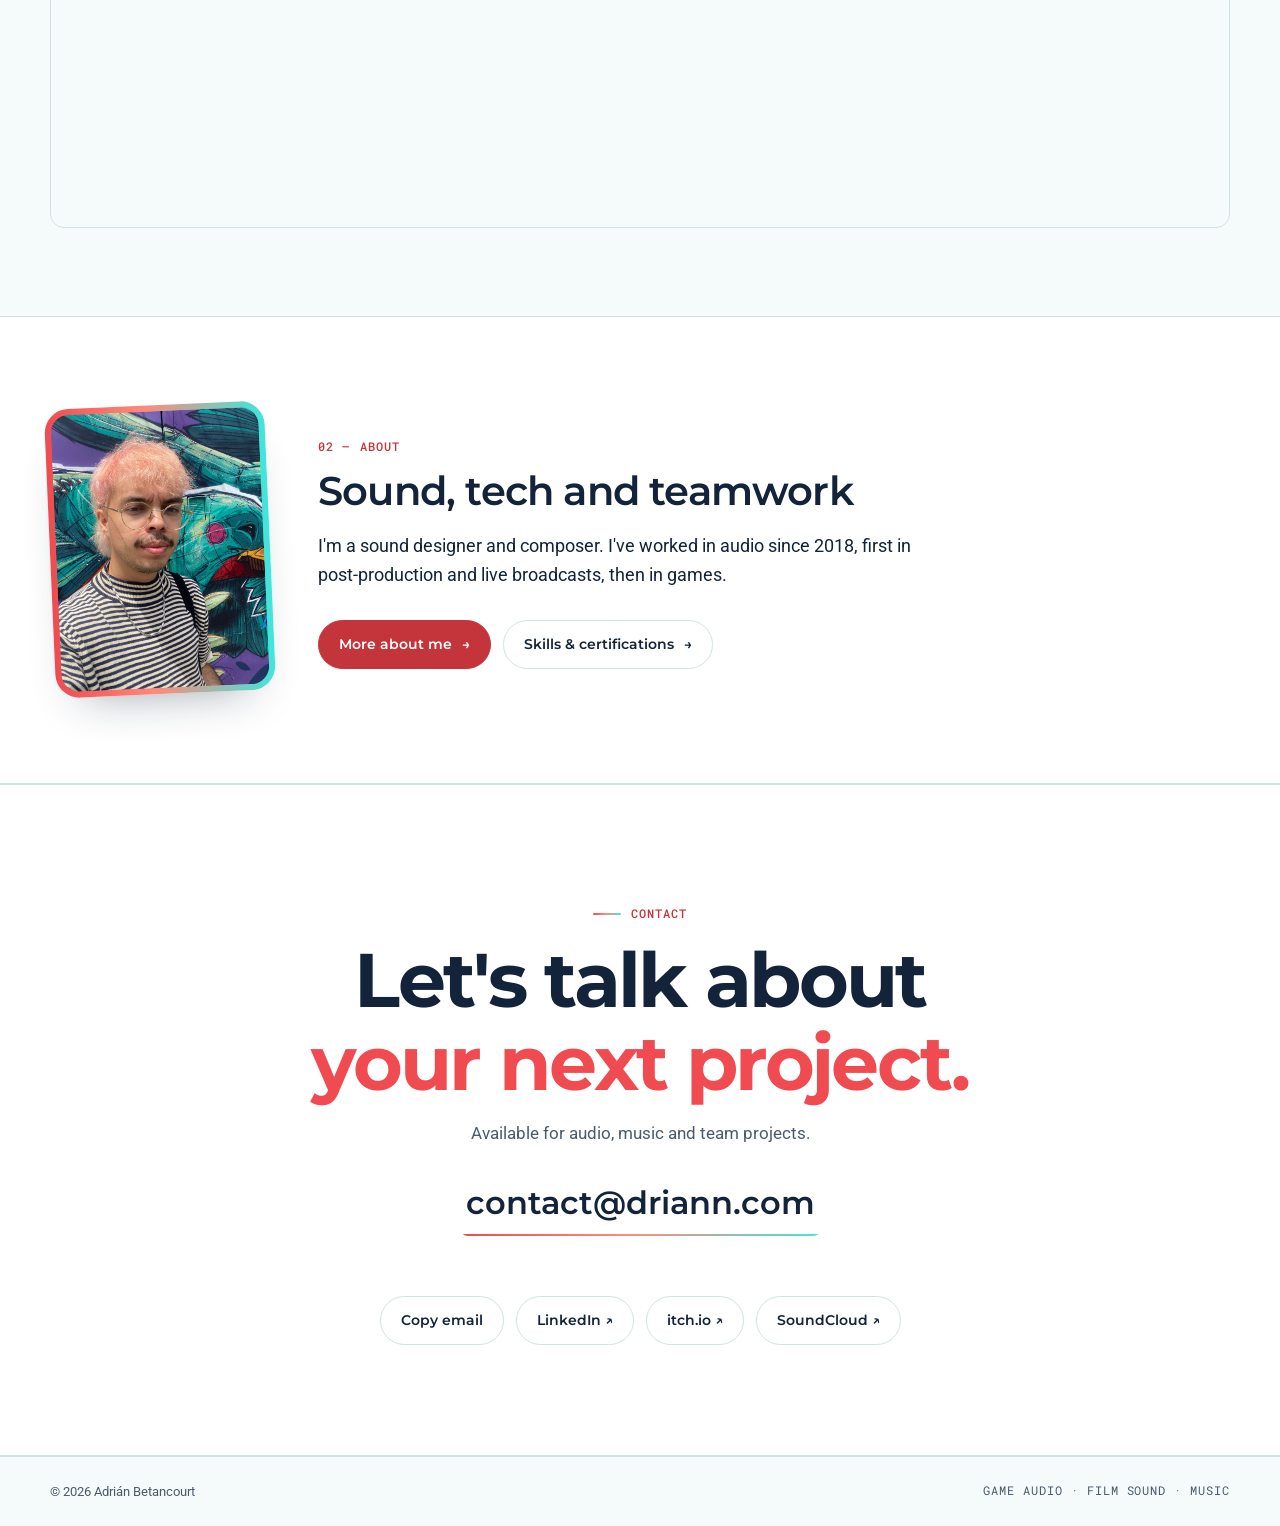
==== commit 57d26b4b: "Polish More jams list: real roles, events, date order and year column Rows are ordered newest first " ====
--- a/index.html
+++ b/index.html
@@ -25,8 +25,8 @@
     document.documentElement.setAttribute('lang', lang);
   })();
 </script>
-<link rel="stylesheet" href="assets/site.css?v=20261028a">
-<link rel="stylesheet" href="assets/motion.css?v=20261028a">
+<link rel="stylesheet" href="assets/site.css?v=20261028b">
+<link rel="stylesheet" href="assets/motion.css?v=20261028b">
 </head>
 <body>
 <script>document.documentElement.classList.add('js');</script>
@@ -180,7 +180,7 @@
   </div>
 </footer>
 
-<script src="assets/site.js?v=20261028a"></script>
-<script src="assets/motion.js?v=20261028a"></script>
+<script src="assets/site.js?v=20261028b"></script>
+<script src="assets/motion.js?v=20261028b"></script>
 </body>
 </html>
--- a/assets/site.css
+++ b/assets/site.css
@@ -323,13 +323,21 @@
 .more-jams { margin-top: 48px; }
 .more-jams h3 { font-size: 22px; font-weight: 600; margin-bottom: 12px; }
 .more-jams ul { list-style: none; margin: 0; padding: 0; border-top: 1px solid var(--line); }
-.more-jams li { display: grid; grid-template-columns: 1.1fr 1fr 1.4fr; gap: 6px 20px; align-items: baseline; padding: 14px 4px; border-bottom: 1px solid var(--line); transition: background-color .25s; }
+.more-jams li {
+  display: grid; grid-template-columns: 1.2fr 1fr 1.5fr 48px; grid-template-areas: "name event role year";
+  gap: 4px 24px; align-items: baseline; padding: 14px 12px; border-bottom: 1px solid var(--line); border-radius: 8px;
+  transition: background-color .25s;
+}
 .more-jams li:hover { background: var(--surface); }
-.more-jams a { font-family: var(--font-main); font-weight: 600; font-size: 16px; color: var(--text); text-decoration: none; }
+.more-jams a { grid-area: name; font-family: var(--font-main); font-weight: 600; font-size: 16px; color: var(--text); text-decoration: none; }
 .more-jams a:hover { color: var(--accent-ink); }
 .more-jams .mono { color: var(--muted); font-size: 11px; }
-.more-jams li > span:last-child { color: var(--muted); font-size: 14px; }
-@media (max-width: 720px) { .more-jams li { grid-template-columns: 1fr; gap: 2px; } }
+.more-jams .jam-event { grid-area: event; }
+.more-jams .jam-role { grid-area: role; color: var(--text); font-size: 14px; }
+.more-jams .jam-year { grid-area: year; text-align: right; font-size: 12px; }
+@media (max-width: 720px) {
+  .more-jams li { grid-template-columns: 1fr auto; grid-template-areas: "name year" "event event" "role role"; gap: 2px 12px; padding: 14px 4px; }
+}
 /* Home: portrait in the About section */
 .portrait { margin: 0 0 28px; width: min(240px, 60%); padding: 6px; border-radius: 24px; background: var(--grad, linear-gradient(90deg, #ef4b50, #3fe6dd)); }
 .portrait img { display: block; width: 100%; height: auto; aspect-ratio: 3 / 4; object-fit: cover; border-radius: 18px; }
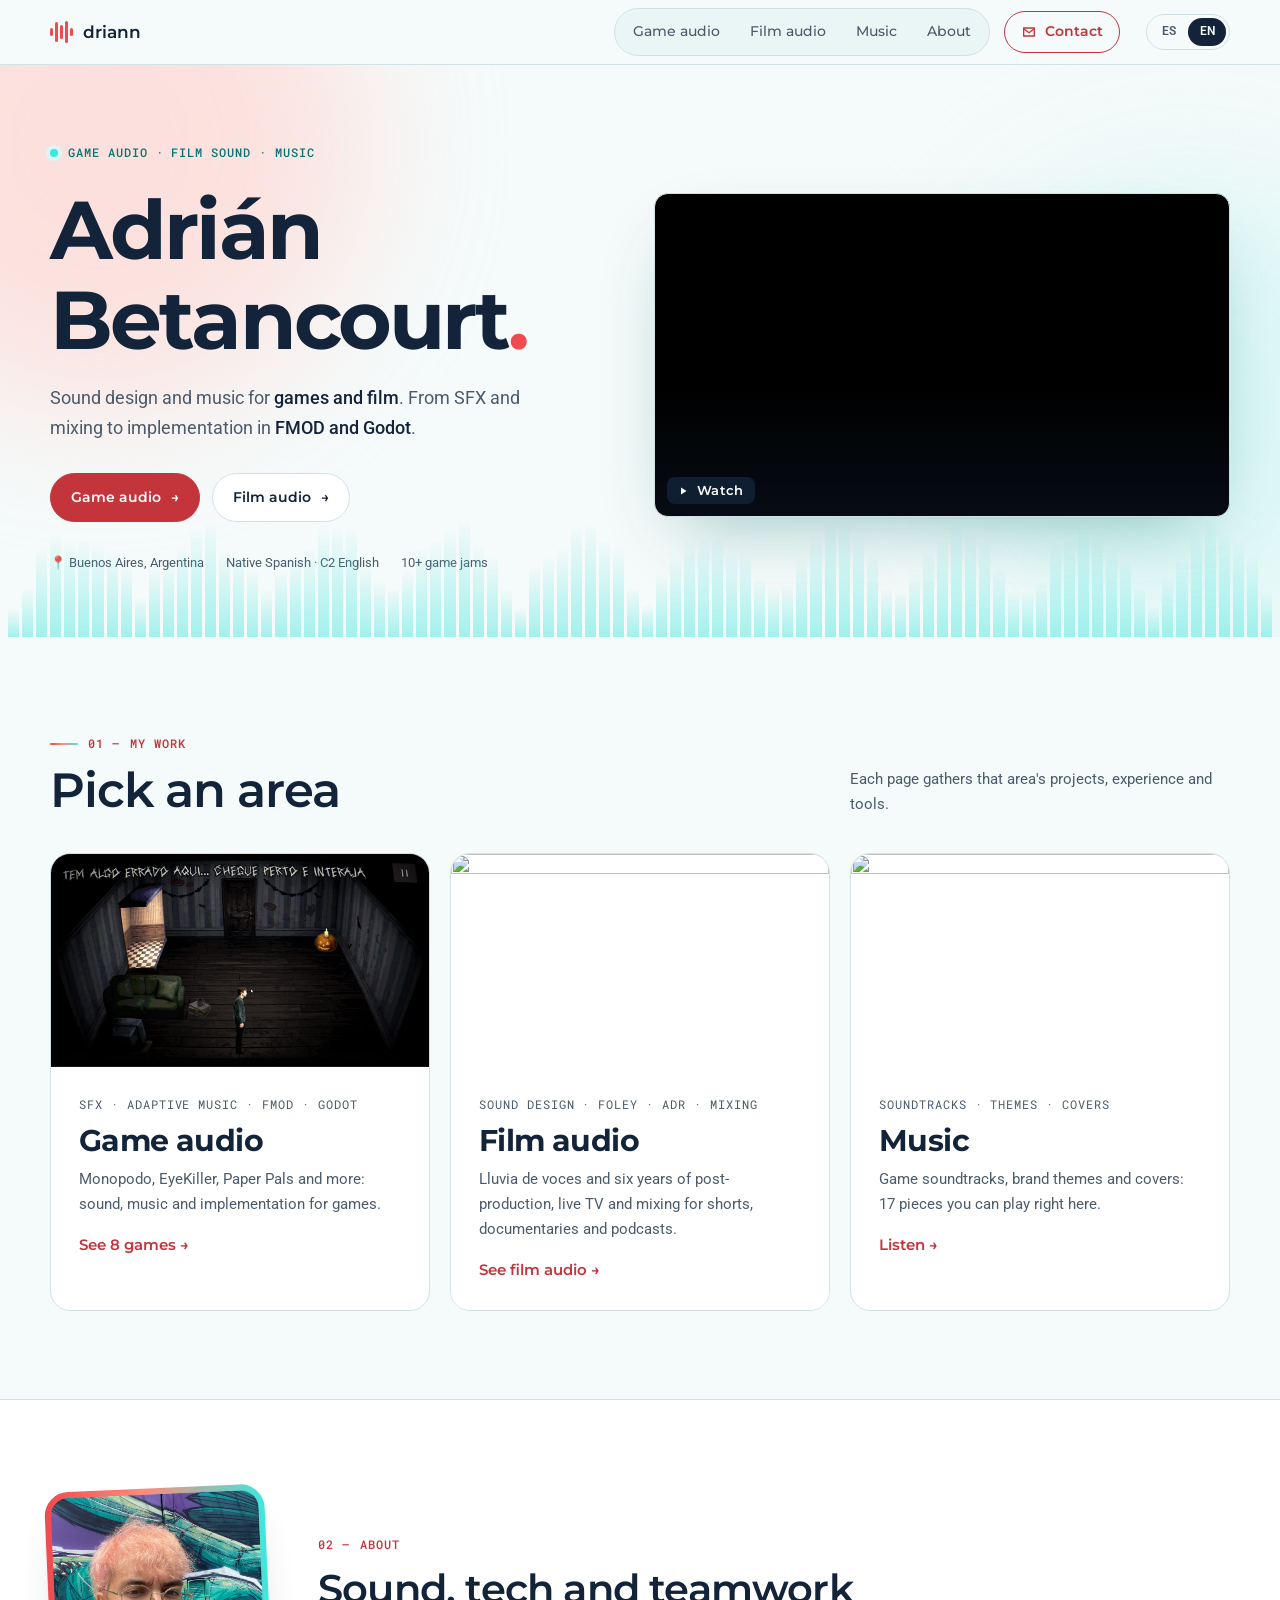
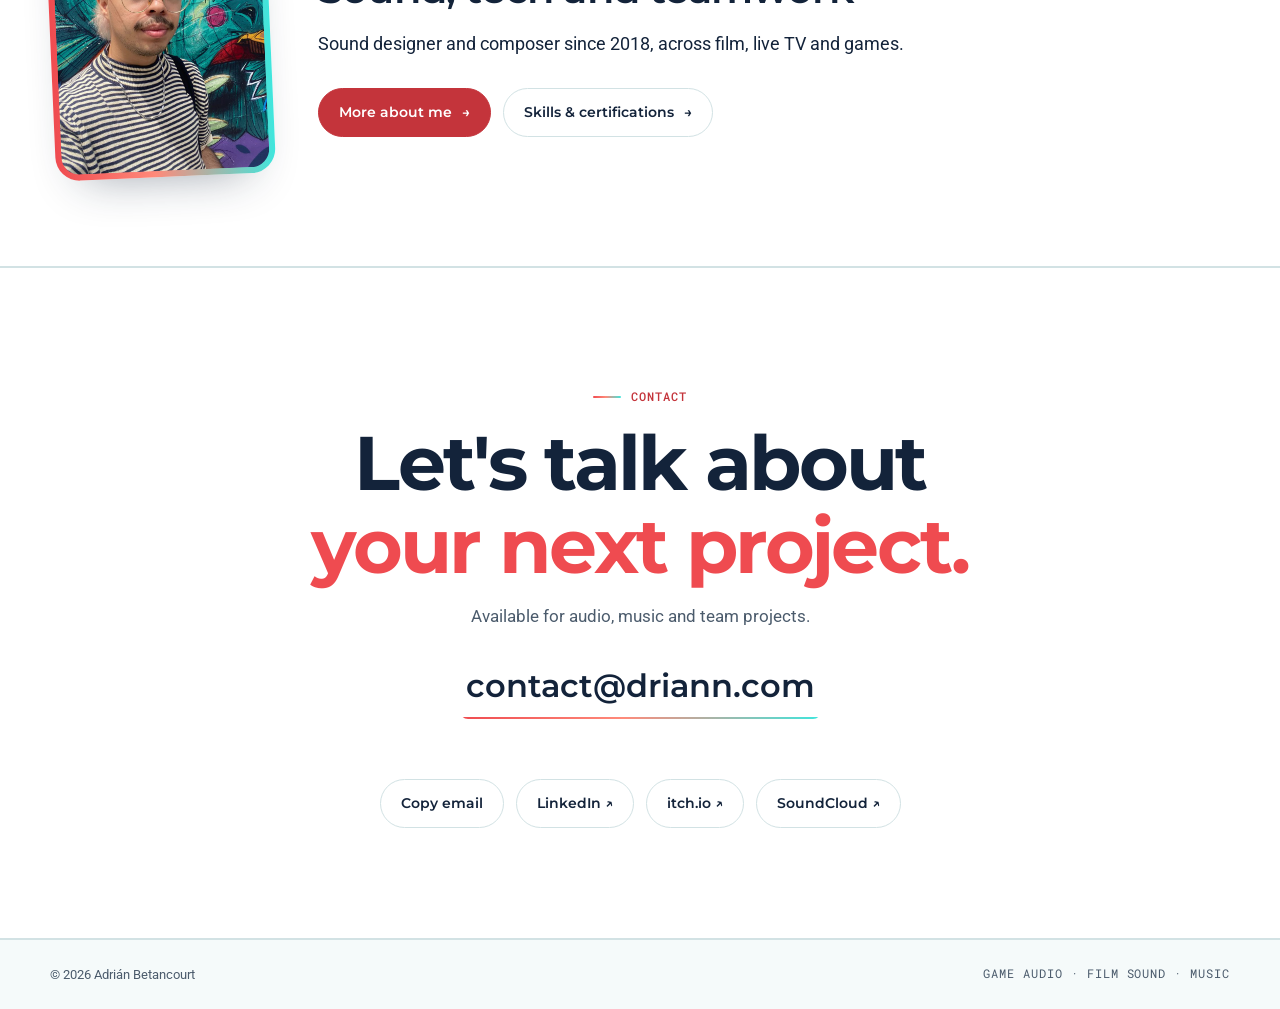
==== commit 31c10ca8: "Remove repeated text across the site About: eyebrow lists the page sections instead of repeating the" ====
--- a/index.html
+++ b/index.html
@@ -25,8 +25,8 @@
     document.documentElement.setAttribute('lang', lang);
   })();
 </script>
-<link rel="stylesheet" href="assets/site.css?v=20261028b">
-<link rel="stylesheet" href="assets/motion.css?v=20261028b">
+<link rel="stylesheet" href="assets/site.css?v=20261028c">
+<link rel="stylesheet" href="assets/motion.css?v=20261028c">
 </head>
 <body>
 <script>document.documentElement.classList.add('js');</script>
@@ -105,7 +105,7 @@
           <div class="path-body">
             <span class="mono muted">SFX · Adaptive music · FMOD · Godot</span>
             <h3>Game audio</h3>
-            <p><span class="es">Monopodo, EyeKiller, Paper Pals y más: sonido, música e implementación para juegos, muchas veces también diseño y desarrollo.</span><span class="en">Monopodo, EyeKiller, Paper Pals and more: sound, music and implementation for games, often with design and development too.</span></p>
+            <p><span class="es">Monopodo, EyeKiller, Paper Pals y más: sonido, música e implementación para juegos.</span><span class="en">Monopodo, EyeKiller, Paper Pals and more: sound, music and implementation for games.</span></p>
             <span class="path-cta"><span class="es">Ver 8 juegos →</span><span class="en">See 8 games →</span></span>
           </div>
         </a>
@@ -128,13 +128,6 @@
           </div>
         </a>
       </div>
-
-      <div class="soundcloud reveal" id="music">        <div class="music-head">
-          <h3><span class="es">Música destacada</span><span class="en">Featured music</span></h3>
-          <a class="mono" href="music/" style="color:var(--accent-ink);font-weight:500;text-decoration:none"><span class="es">Toda mi música →</span><span class="en">All my music →</span></a>
-        </div>
-        <iframe title="driann — Featured work on SoundCloud" height="400" loading="lazy" allow="autoplay" src="https://w.soundcloud.com/player/?url=https%3A//api.soundcloud.com/playlists/1571626060&color=%23ef4b50&auto_play=false&hide_related=true&show_comments=false&show_user=true&show_reposts=false&show_teaser=false"></iframe>
-      </div>
     </div>
   </section>
 
@@ -147,7 +140,7 @@
       <div>
         <span class="mono kicker">02 — <span class="es">Sobre mí</span><span class="en">About</span></span>
         <h2><span class="es">Sonido, tecnología y trabajo en equipo</span><span class="en">Sound, tech and teamwork</span></h2>
-        <p class="lead"><span class="es">Soy diseñador sonoro y compositor. Trabajo en audio desde 2018: primero en postproducción y transmisiones en vivo, y después en videojuegos.</span><span class="en">I'm a sound designer and composer. I've worked in audio since 2018, first in post-production and live broadcasts, then in games.</span></p>
+        <p class="lead"><span class="es">Diseñador sonoro y compositor desde 2018, entre el cine, la TV en vivo y los videojuegos.</span><span class="en">Sound designer and composer since 2018, across film, live TV and games.</span></p>
         <div class="actions">
           <a class="btn primary" href="about/"><span class="es">Más sobre mí</span><span class="en">More about me</span> <span aria-hidden="true">→</span></a>
           <a class="btn" href="about/#skills"><span class="es">Habilidades y certificaciones</span><span class="en">Skills & certifications</span> <span aria-hidden="true">→</span></a>
@@ -180,7 +173,7 @@
   </div>
 </footer>
 
-<script src="assets/site.js?v=20261028b"></script>
-<script src="assets/motion.js?v=20261028b"></script>
+<script src="assets/site.js?v=20261028c"></script>
+<script src="assets/motion.js?v=20261028c"></script>
 </body>
 </html>
--- a/assets/site.css
+++ b/assets/site.css
@@ -377,4 +377,10 @@
   .nav .nav-cta { justify-content: center; margin-top: 12px; padding: 12px; font-size: 16px; border-bottom: 1.5px solid var(--accent-ink); }
   .about-teaser { grid-template-columns: 1fr; gap: 28px; }
   .about-teaser .portrait { width: 180px; }
-}+}
+/* Music: two-column section with a full-width card holding several players */
+.tracks.tracks-two { grid-template-columns: 1fr 1fr; }
+.track-wide { grid-column: 1 / -1; }
+.track .players { display: grid; grid-template-columns: 1fr 1fr; gap: 12px; margin-top: 4px; }
+.track .players iframe { margin-top: 0; }
+@media (max-width: 720px) { .tracks.tracks-two, .track .players { grid-template-columns: 1fr; } }
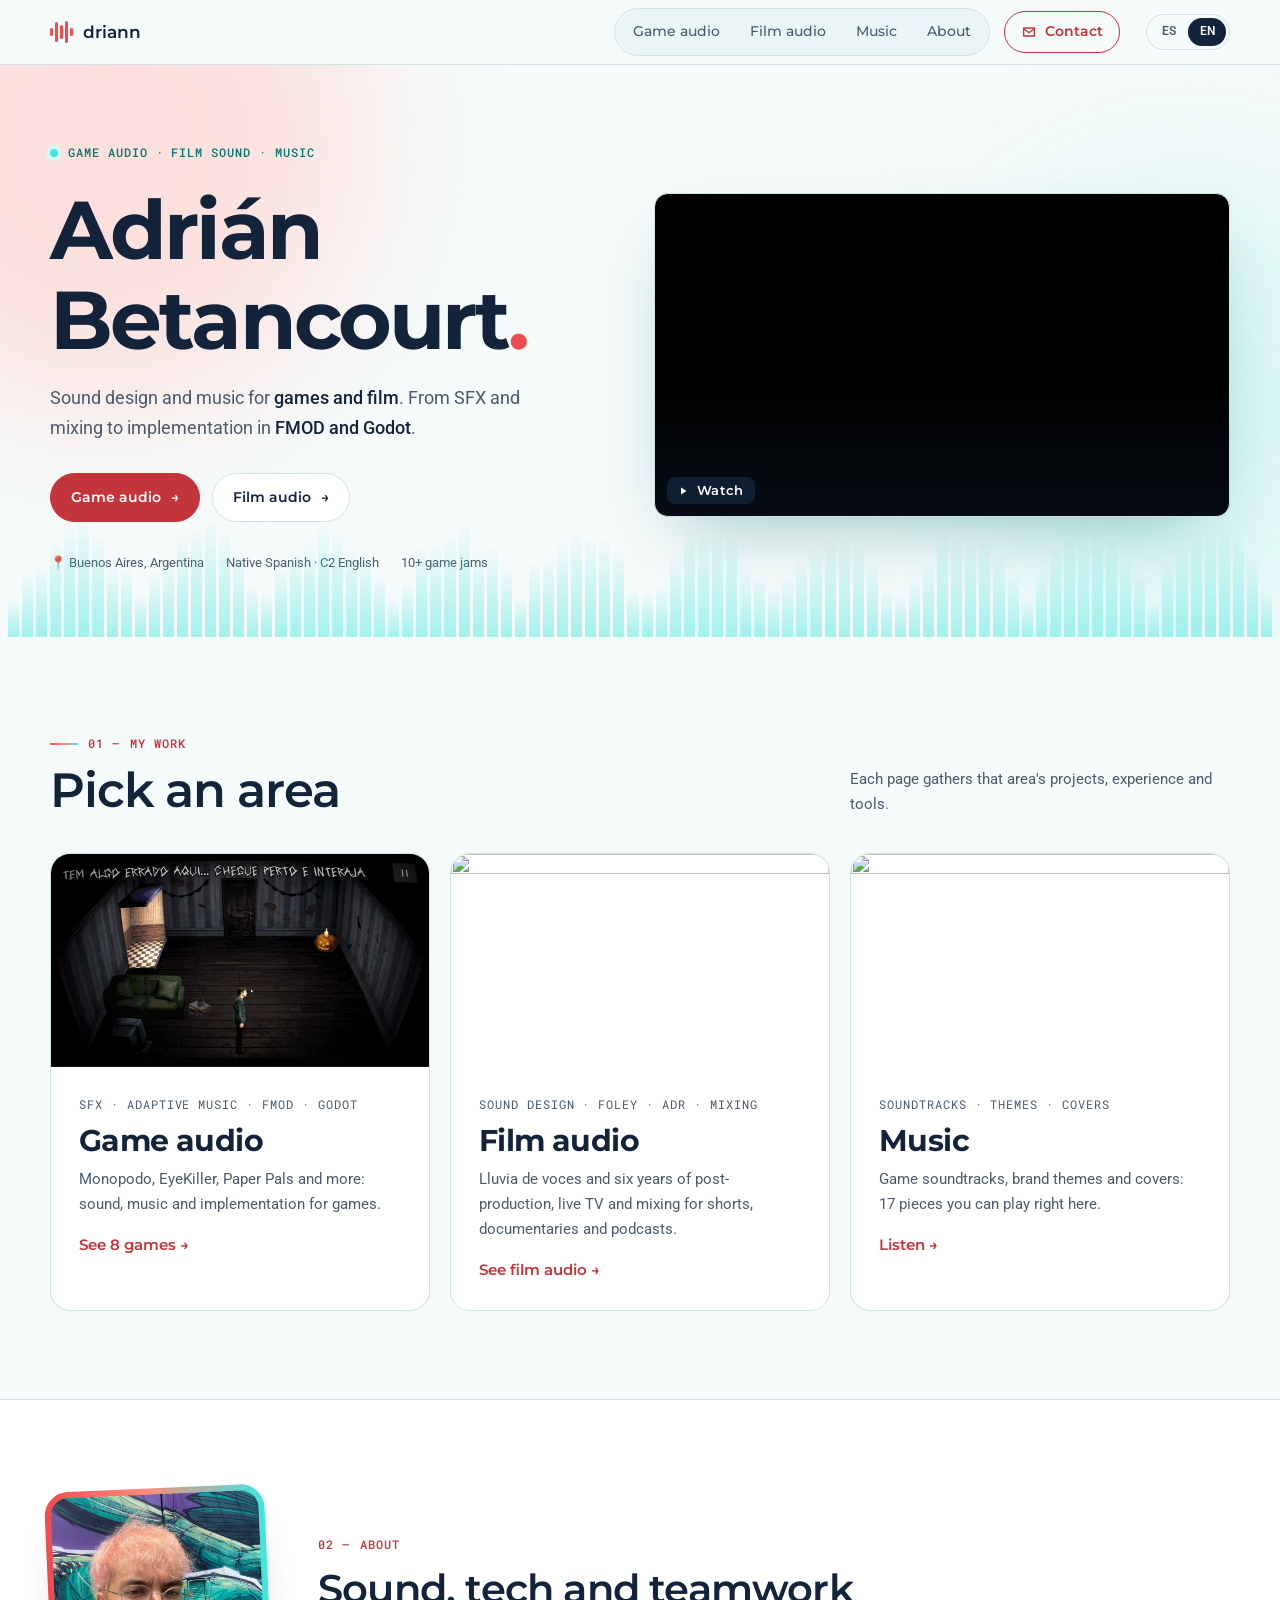
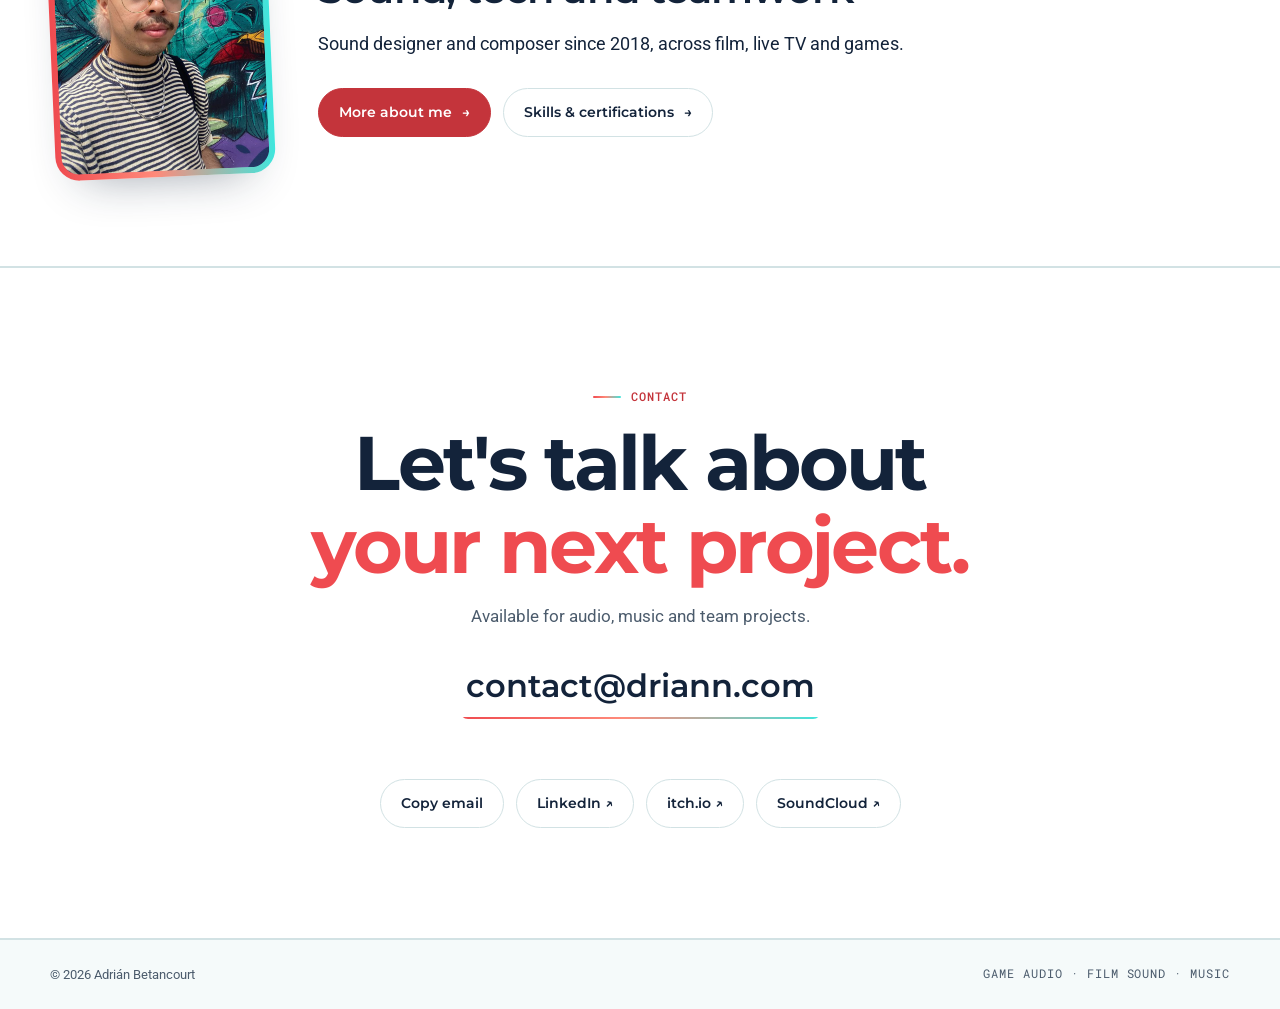
==== commit 3b9a7ae6: "Move UNEARTE studies under the English card in About Co-Authored-By: Claude Opus 5.5 <noreply@anthro" ====
--- a/index.html
+++ b/index.html
@@ -25,7 +25,7 @@
     document.documentElement.setAttribute('lang', lang);
   })();
 </script>
-<link rel="stylesheet" href="assets/site.css?v=20261028c">
+<link rel="stylesheet" href="assets/site.css?v=20261028d">
 <link rel="stylesheet" href="assets/motion.css?v=20261028c">
 </head>
 <body>
--- a/assets/site.css
+++ b/assets/site.css
@@ -211,6 +211,7 @@
 .soft span { color: var(--muted); font-size: 14px; line-height: 1.5; }
 .certs-head { margin: 56px 0 20px; font-size: 24px; font-weight: 600; }
 .certs { display: grid; grid-template-columns: .8fr 1.2fr 1fr; gap: 20px; align-items: start; }
+.certs-side { display: grid; gap: 20px; }
 .cert-main { display: flex; flex-direction: column; gap: 6px; padding: 28px; border-radius: var(--radius); border: 1px solid var(--line); background: linear-gradient(135deg, var(--pink), var(--cyan-soft)); }
 .cert-main .level { font-family: var(--font-main); font-size: 64px; font-weight: 700; line-height: 1; color: var(--accent); letter-spacing: -.03em; }
 .cert-main h4 { font-family: var(--font-main); font-size: 20px; font-weight: 600; margin: 6px 0 0; }
@@ -253,7 +254,7 @@
   .grid { grid-template-columns: repeat(2, 1fr); }
   .skillset { grid-template-columns: 1fr; }
   .certs { grid-template-columns: 1fr 1fr; }
-  .cert-main { grid-column: 1 / -1; }
+  .certs-side { grid-column: 1 / -1; grid-template-columns: 1fr 1fr; }
   .featured-media { min-height: 0; aspect-ratio: 16 / 9; }
   .about { gap: 40px; }
 }
@@ -266,7 +267,7 @@
   section { padding: 64px 0; }
   .hero { padding: 44px 0 56px; }
   .section-head { flex-direction: column; align-items: start; }
-  .grid, .certs, .disciplines { grid-template-columns: 1fr; }
+  .grid, .certs, .certs-side, .disciplines { grid-template-columns: 1fr; }
   .featured-body, .panel { padding: 24px; }
   .featured-body h3 { font-size: 32px; }
   .quote { padding: 24px; }
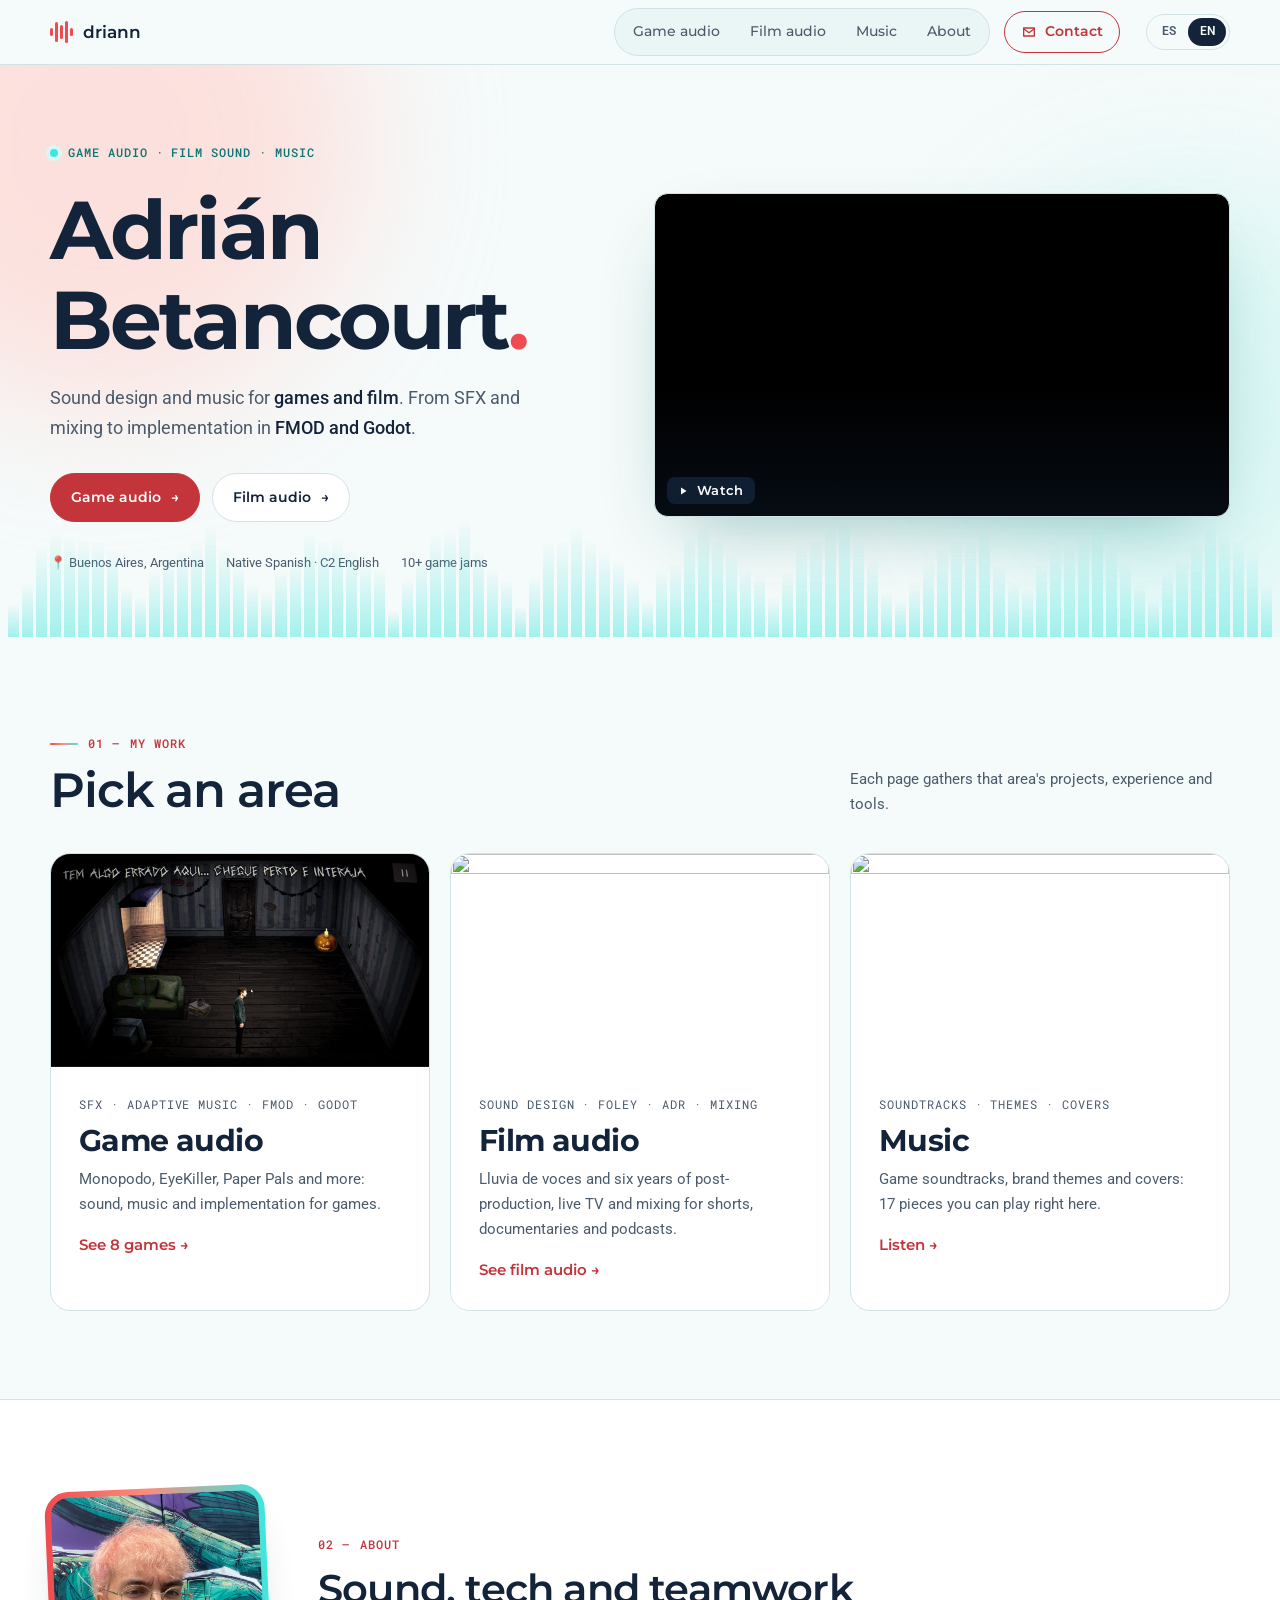
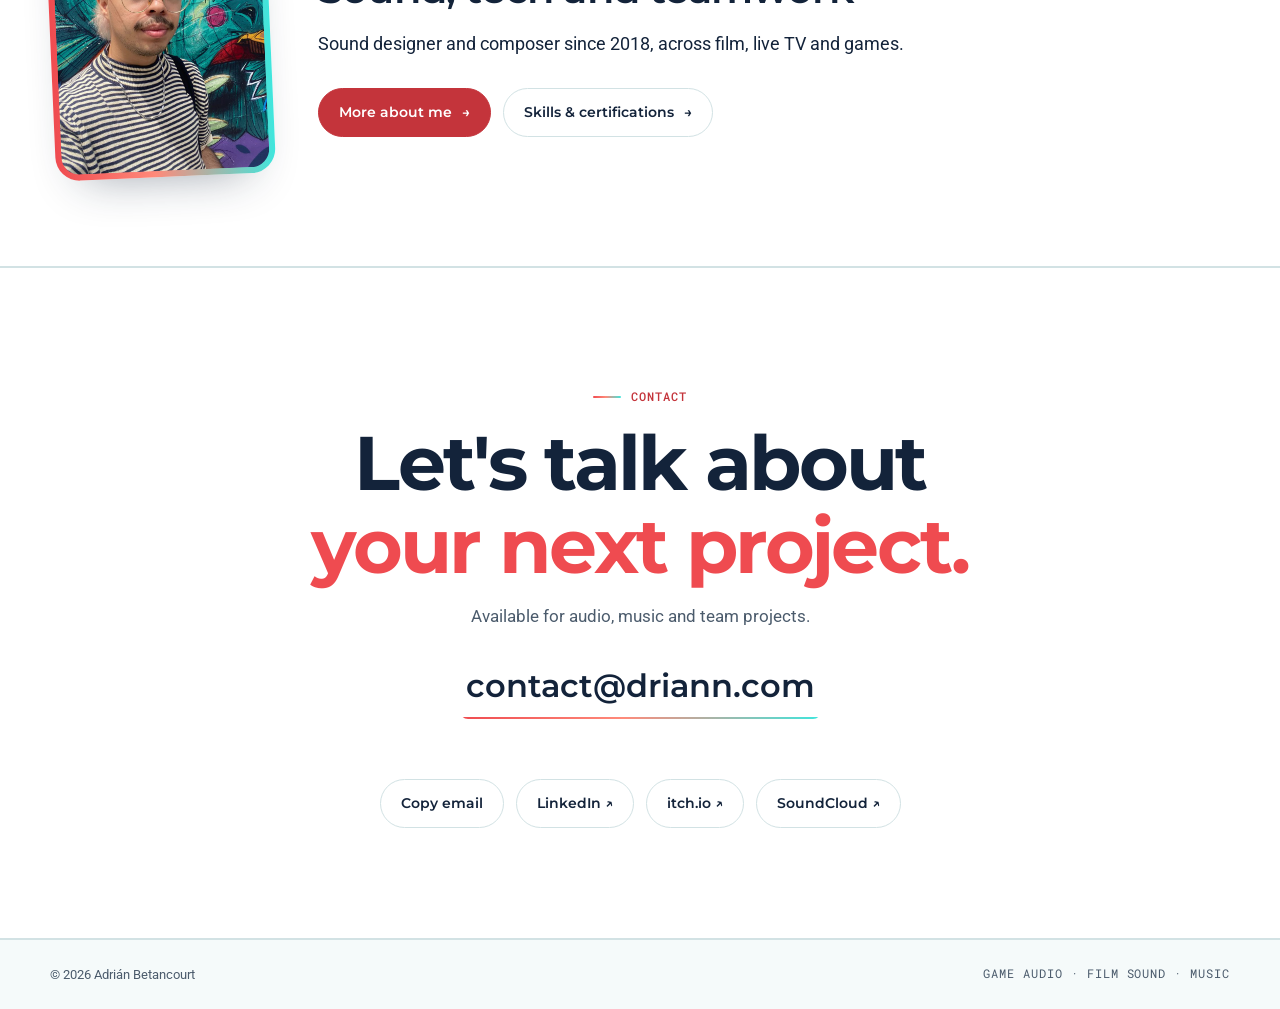
==== commit f6b5d7e3: "Let embedded videos be paused and play one at a time The fade overlay stayed on top of the player af" ====
--- a/index.html
+++ b/index.html
@@ -25,8 +25,8 @@
     document.documentElement.setAttribute('lang', lang);
   })();
 </script>
-<link rel="stylesheet" href="assets/site.css?v=20261028d">
-<link rel="stylesheet" href="assets/motion.css?v=20261028c">
+<link rel="stylesheet" href="assets/site.css?v=20261029a">
+<link rel="stylesheet" href="assets/motion.css?v=20261029a">
 </head>
 <body>
 <script>document.documentElement.classList.add('js');</script>
@@ -173,7 +173,7 @@
   </div>
 </footer>
 
-<script src="assets/site.js?v=20261028c"></script>
-<script src="assets/motion.js?v=20261028c"></script>
+<script src="assets/site.js?v=20261029a"></script>
+<script src="assets/motion.js?v=20261029a"></script>
 </body>
 </html>
--- a/assets/site.css
+++ b/assets/site.css
@@ -112,7 +112,7 @@
 .video:hover .play, .video:focus-visible .play { background: var(--accent-ink); transform: translateY(-2px); }
 .video .video-label { position: absolute; z-index: 1; left: 16px; bottom: 14px; font-size: 12px; color: #fff; text-align: left; }
 .video iframe { position: absolute; inset: 0; width: 100%; height: 100%; border: 0; }
-.video.loaded::after { opacity: 0; }
+.video.loaded::after { display: none; }
 .hero-video { box-shadow: 0 30px 70px -30px rgba(10, 118, 114, .45); }
 
 /* Sections */
--- a/assets/motion.css
+++ b/assets/motion.css
@@ -48,8 +48,8 @@
 @keyframes drift-b { to { transform: translate(-100px, -60px) scale(1.1); } }
 
 /* Wave bars near the pointer light up (motion.js adds .hot) */
-.wave i { transition: filter .4s; }
-.wave i.hot { filter: hue-rotate(160deg) saturate(1.6); }
+.wave i { transition: background .4s; }
+.wave i.hot { background: linear-gradient(to top, var(--accent), transparent); }
 
 /* Eyebrow dot breathes */
 .eyebrow::before { animation: breathe 2.6s ease-in-out infinite; }
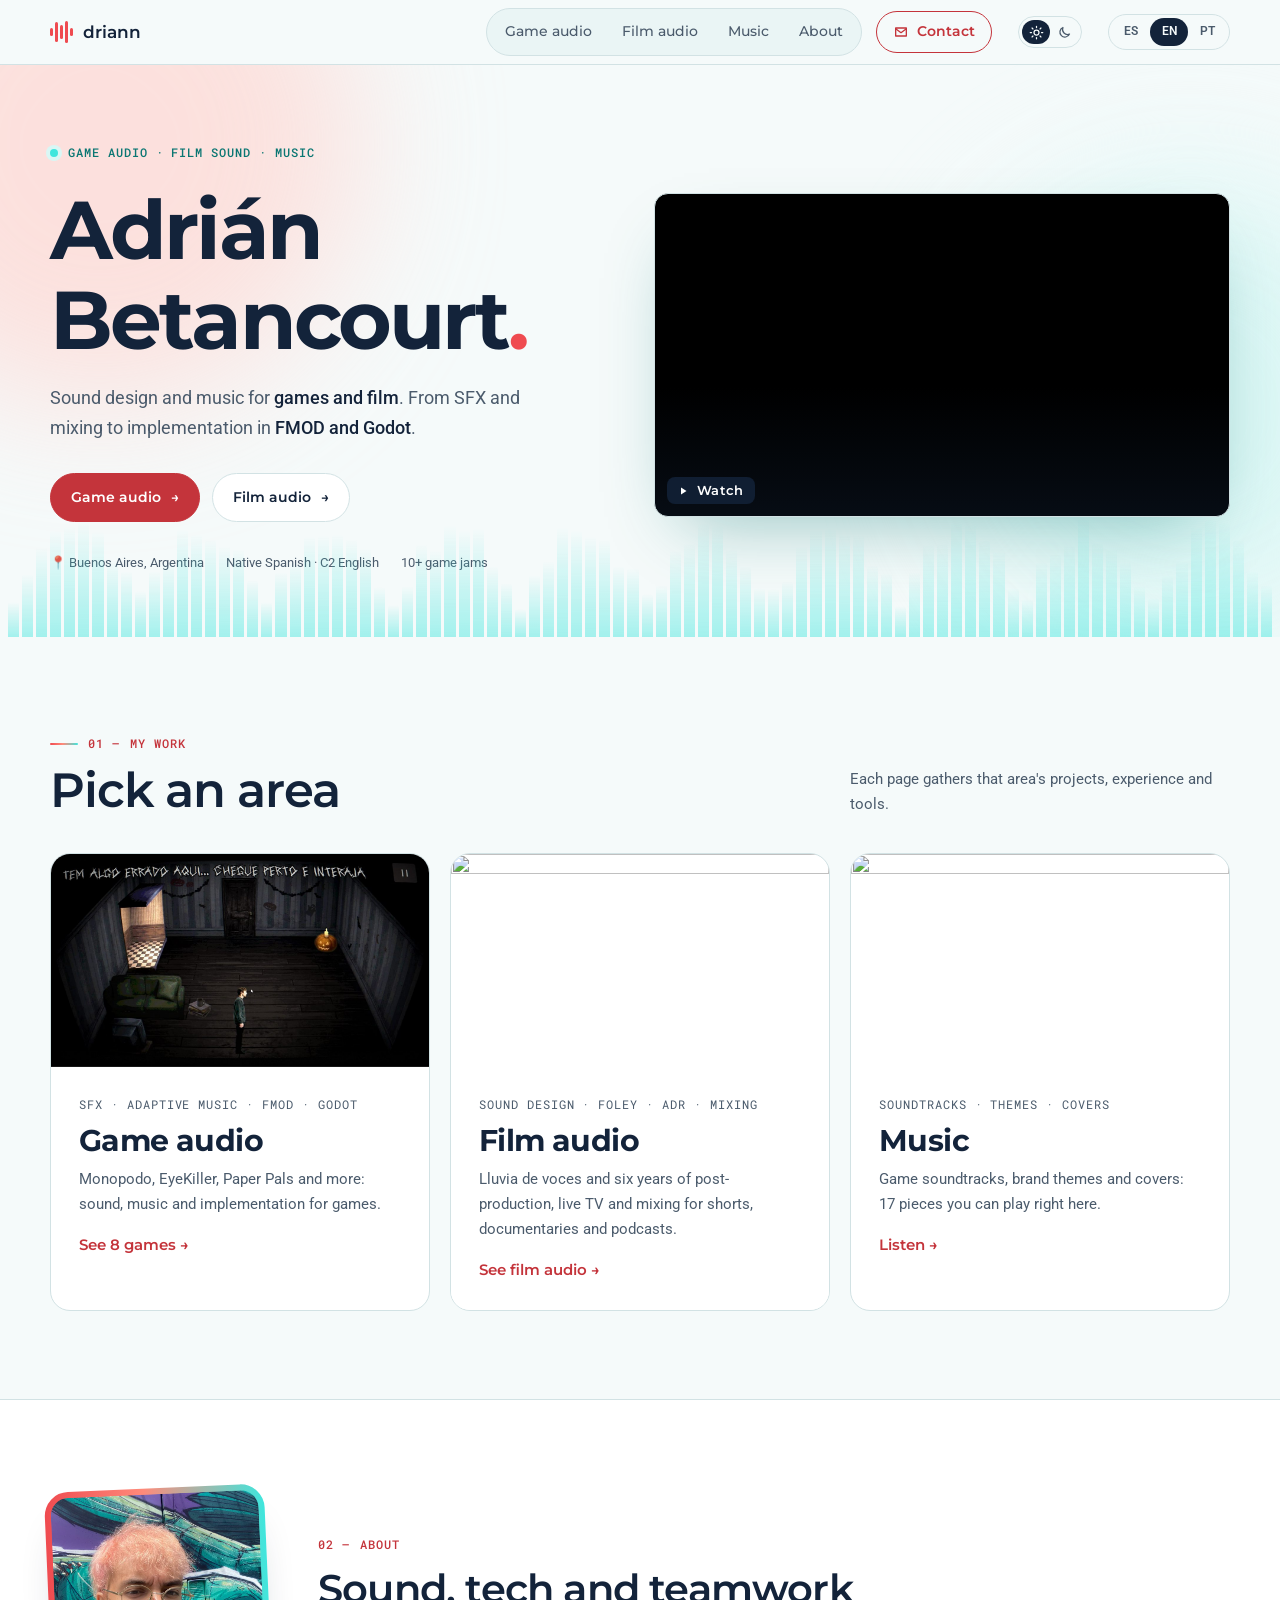
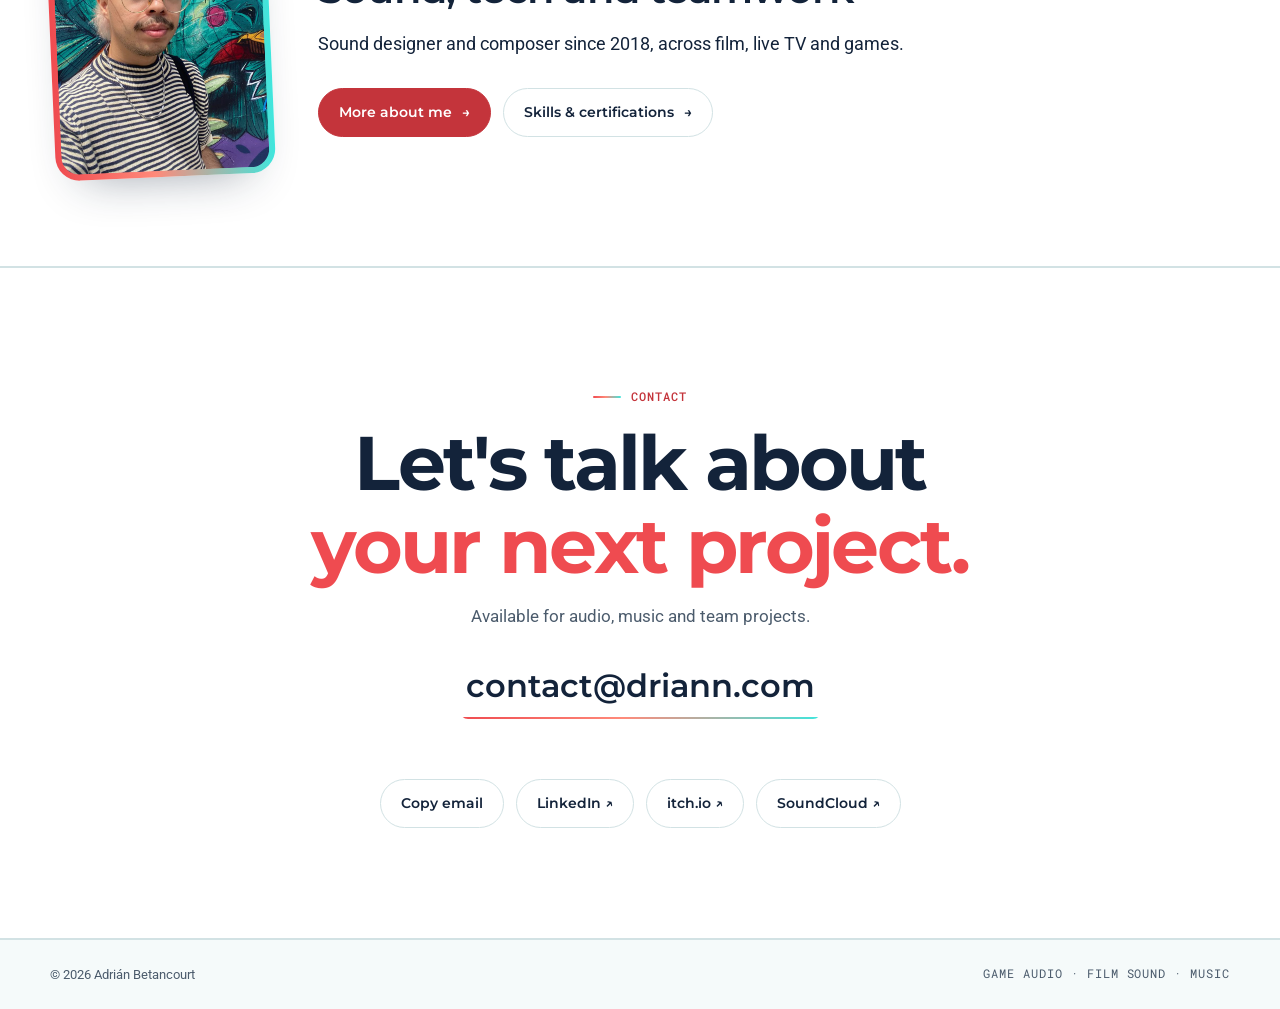
==== commit aeb46738: "Add dark mode toggle and Portuguese translation Sun/moon toggle follows the system theme until chose" ====
--- a/index.html
+++ b/index.html
@@ -3,7 +3,7 @@
 <head>
 <meta charset="utf-8">
 <meta name="viewport" content="width=device-width, initial-scale=1">
-<meta name="color-scheme" content="light">
+<meta name="color-scheme" content="light dark">
 <meta name="theme-color" content="#f5fafa">
 <meta name="referrer" content="strict-origin-when-cross-origin">
 <title>Adrián Betancourt — Game Audio & Sound Design</title>
@@ -20,17 +20,21 @@
   (function () {
     var lang;
     try { lang = localStorage.getItem('lang'); } catch (e) {}
-    if (lang !== 'es' && lang !== 'en') lang = /^es/i.test(navigator.language || '') ? 'es' : 'en';
+    if (lang !== 'es' && lang !== 'en' && lang !== 'pt') lang = /^(es|pt)/i.test(navigator.language || '') ? navigator.language.slice(0, 2).toLowerCase() : 'en';
     document.documentElement.setAttribute('data-lang', lang);
     document.documentElement.setAttribute('lang', lang);
+    var theme;
+    try { theme = localStorage.getItem('theme'); } catch (e) {}
+    if (theme !== 'light' && theme !== 'dark') theme = window.matchMedia && matchMedia('(prefers-color-scheme: dark)').matches ? 'dark' : 'light';
+    document.documentElement.setAttribute('data-theme', theme);
   })();
 </script>
-<link rel="stylesheet" href="assets/site.css?v=20261029a">
-<link rel="stylesheet" href="assets/motion.css?v=20261029a">
+<link rel="stylesheet" href="assets/site.css?v=20261029d">
+<link rel="stylesheet" href="assets/motion.css?v=20261029d">
 </head>
 <body>
 <script>document.documentElement.classList.add('js');</script>
-<a class="skip" href="#areas"><span class="es">Saltar al contenido</span><span class="en">Skip to content</span></a>
+<a class="skip" href="#areas"><span class="es">Saltar al contenido</span><span class="en">Skip to content</span><span class="pt">Pular para o conteúdo</span></a>
 
 <header class="site-header">
   <div class="wrap header-inner">
@@ -42,15 +46,20 @@
       <nav class="nav" id="nav" aria-label="Main">
         <div class="nav-pages">
           <a href="game-audio/">Game audio</a>
-          <a href="film-audio/"><span class="es">Audio para cine</span><span class="en">Film audio</span></a>
-          <a href="music/"><span class="es">Música</span><span class="en">Music</span></a>
-          <a href="about/"><span class="es">Sobre mí</span><span class="en">About</span></a>
+          <a href="film-audio/"><span class="es">Audio para cine</span><span class="en">Film audio</span><span class="pt">Áudio para cinema</span></a>
+          <a href="music/"><span class="es">Música</span><span class="en">Music</span><span class="pt">Música</span></a>
+          <a href="about/"><span class="es">Sobre mí</span><span class="en">About</span><span class="pt">Sobre mim</span></a>
         </div>
-        <a class="nav-cta" href="#contact"><svg viewBox="0 0 24 24" aria-hidden="true"><path d="M4 6h16v12H4z" fill="none" stroke="currentColor" stroke-width="2" stroke-linejoin="round"/><path d="M4 7l8 6 8-6" fill="none" stroke="currentColor" stroke-width="2" stroke-linejoin="round"/></svg><span class="es">Contacto</span><span class="en">Contact</span></a>
+        <a class="nav-cta" href="#contact"><svg viewBox="0 0 24 24" aria-hidden="true"><path d="M4 6h16v12H4z" fill="none" stroke="currentColor" stroke-width="2" stroke-linejoin="round"/><path d="M4 7l8 6 8-6" fill="none" stroke="currentColor" stroke-width="2" stroke-linejoin="round"/></svg><span class="es">Contacto</span><span class="en">Contact</span><span class="pt">Contato</span></a>
       </nav>
-      <div class="lang" role="group" aria-label="Language / Idioma">
+      <button class="theme-toggle" type="button" aria-pressed="false" aria-label="Dark mode / Modo oscuro / Modo escuro">
+        <span class="sun" aria-hidden="true"><svg viewBox="0 0 24 24" fill="none" stroke="currentColor" stroke-width="2" stroke-linecap="round"><circle cx="12" cy="12" r="4"/><path d="M12 2v2M12 20v2M4.9 4.9l1.4 1.4M17.7 17.7l1.4 1.4M2 12h2M20 12h2M4.9 19.1l1.4-1.4M17.7 6.3l1.4-1.4"/></svg></span>
+        <span class="moon" aria-hidden="true"><svg viewBox="0 0 24 24" fill="none" stroke="currentColor" stroke-width="2" stroke-linejoin="round"><path d="M20 14.5A8 8 0 0 1 9.5 4a8 8 0 1 0 10.5 10.5z"/></svg></span>
+      </button>
+      <div class="lang" role="group" aria-label="Language / Idioma / Língua">
         <button type="button" data-set-lang="es" aria-pressed="false">ES</button>
         <button type="button" data-set-lang="en" aria-pressed="false">EN</button>
+        <button type="button" data-set-lang="pt" aria-pressed="false">PT</button>
       </div>
       <button class="menu-btn" type="button" aria-controls="nav" aria-expanded="false" aria-label="Menu"><span></span><span></span><span></span></button>
     </div>
@@ -68,14 +77,15 @@
         <p class="hero-lead">
           <span class="es">Diseño sonoro y música para <strong>videojuegos y cine</strong>. Desde el SFX y la mezcla hasta la implementación en <strong>FMOD y Godot</strong>.</span>
           <span class="en">Sound design and music for <strong>games and film</strong>. From SFX and mixing to implementation in <strong>FMOD and Godot</strong>.</span>
+          <span class="pt">Design de som e música para <strong>games e cinema</strong>. Do SFX e da mixagem à implementação em <strong>FMOD e Godot</strong>.</span>
         </p>
         <div class="actions">
           <a class="btn primary" href="game-audio/">Game audio <span aria-hidden="true">→</span></a>
-          <a class="btn" href="film-audio/"><span class="es">Audio para cine</span><span class="en">Film audio</span> <span aria-hidden="true">→</span></a>
+          <a class="btn" href="film-audio/"><span class="es">Audio para cine</span><span class="en">Film audio</span><span class="pt">Áudio para cinema</span> <span aria-hidden="true">→</span></a>
         </div>
         <div class="hero-meta">
           <span>📍 Buenos Aires, Argentina</span>
-          <span><span class="es">Español nativo · Inglés C2</span><span class="en">Native Spanish · C2 English</span></span>
+          <span><span class="es">Español nativo · Inglés C2</span><span class="en">Native Spanish · C2 English</span><span class="pt">Espanhol nativo · Inglês C2</span></span>
           <span>10+ game jams</span>
         </div>
       </div>
@@ -93,10 +103,10 @@
     <div class="wrap">
       <div class="section-head reveal">
         <div>
-          <span class="mono kicker">01 — <span class="es">Mi trabajo</span><span class="en">My work</span></span>
-          <h2><span class="es">Elige un área</span><span class="en">Pick an area</span></h2>
+          <span class="mono kicker">01 — <span class="es">Mi trabajo</span><span class="en">My work</span><span class="pt">Meu trabalho</span></span>
+          <h2><span class="es">Elige un área</span><span class="en">Pick an area</span><span class="pt">Escolha uma área</span></h2>
         </div>
-        <p><span class="es">Cada página reúne los proyectos, la experiencia y las herramientas de esa área.</span><span class="en">Each page gathers that area's projects, experience and tools.</span></p>
+        <p><span class="es">Cada página reúne los proyectos, la experiencia y las herramientas de esa área.</span><span class="en">Each page gathers that area's projects, experience and tools.</span><span class="pt">Cada página reúne os projetos, a experiência e as ferramentas dessa área.</span></p>
       </div>
 
       <div class="paths">
@@ -105,26 +115,26 @@
           <div class="path-body">
             <span class="mono muted">SFX · Adaptive music · FMOD · Godot</span>
             <h3>Game audio</h3>
-            <p><span class="es">Monopodo, EyeKiller, Paper Pals y más: sonido, música e implementación para juegos.</span><span class="en">Monopodo, EyeKiller, Paper Pals and more: sound, music and implementation for games.</span></p>
-            <span class="path-cta"><span class="es">Ver 8 juegos →</span><span class="en">See 8 games →</span></span>
+            <p><span class="es">Monopodo, EyeKiller, Paper Pals y más: sonido, música e implementación para juegos.</span><span class="en">Monopodo, EyeKiller, Paper Pals and more: sound, music and implementation for games.</span><span class="pt">Monopodo, EyeKiller, Paper Pals e mais: som, música e implementação para games.</span></p>
+            <span class="path-cta"><span class="es">Ver 8 juegos →</span><span class="en">See 8 games →</span><span class="pt">Ver 8 jogos →</span></span>
           </div>
         </a>
         <a class="path reveal" href="film-audio/">
           <img src="https://i.ytimg.com/vi/iJrxZtflXPY/hqdefault.jpg" width="480" height="360" loading="lazy" alt="">
           <div class="path-body">
             <span class="mono muted">Sound design · Foley · ADR · Mixing</span>
-            <h3><span class="es">Audio para cine</span><span class="en">Film audio</span></h3>
-            <p><span class="es">Lluvia de voces y seis años de postproducción, TV en vivo y mezcla para cortos, documentales y podcasts.</span><span class="en">Lluvia de voces and six years of post-production, live TV and mixing for shorts, documentaries and podcasts.</span></p>
-            <span class="path-cta"><span class="es">Ver audio para cine →</span><span class="en">See film audio →</span></span>
+            <h3><span class="es">Audio para cine</span><span class="en">Film audio</span><span class="pt">Áudio para cinema</span></h3>
+            <p><span class="es">Lluvia de voces y seis años de postproducción, TV en vivo y mezcla para cortos, documentales y podcasts.</span><span class="en">Lluvia de voces and six years of post-production, live TV and mixing for shorts, documentaries and podcasts.</span><span class="pt">Lluvia de voces e seis anos de pós-produção, TV ao vivo e mixagem para curtas, documentários e podcasts.</span></p>
+            <span class="path-cta"><span class="es">Ver audio para cine →</span><span class="en">See film audio →</span><span class="pt">Ver áudio para cinema →</span></span>
           </div>
         </a>
         <a class="path reveal" href="music/">
           <img src="https://i1.sndcdn.com/artworks-1UUEVuJ7USgjtL8N-Mvcn2w-t500x500.jpg" width="500" height="500" loading="lazy" alt="">
           <div class="path-body">
             <span class="mono muted">Soundtracks · Themes · Covers</span>
-            <h3><span class="es">Música</span><span class="en">Music</span></h3>
-            <p><span class="es">Bandas sonoras para juegos, temas para marcas y covers: 17 piezas para escuchar aquí mismo.</span><span class="en">Game soundtracks, brand themes and covers: 17 pieces you can play right here.</span></p>
-            <span class="path-cta"><span class="es">Escuchar →</span><span class="en">Listen →</span></span>
+            <h3><span class="es">Música</span><span class="en">Music</span><span class="pt">Música</span></h3>
+            <p><span class="es">Bandas sonoras para juegos, temas para marcas y covers: 17 piezas para escuchar aquí mismo.</span><span class="en">Game soundtracks, brand themes and covers: 17 pieces you can play right here.</span><span class="pt">Trilhas sonoras para jogos, temas para marcas e covers: 17 faixas para ouvir aqui mesmo.</span></p>
+            <span class="path-cta"><span class="es">Escuchar →</span><span class="en">Listen →</span><span class="pt">Ouvir →</span></span>
           </div>
         </a>
       </div>
@@ -138,12 +148,12 @@
         <img src="assets/adrian.jpg" width="720" height="960" loading="lazy" alt="Adrián Betancourt, with pink hair and round glasses, in front of a colorful mural">
       </figure>
       <div>
-        <span class="mono kicker">02 — <span class="es">Sobre mí</span><span class="en">About</span></span>
-        <h2><span class="es">Sonido, tecnología y trabajo en equipo</span><span class="en">Sound, tech and teamwork</span></h2>
-        <p class="lead"><span class="es">Diseñador sonoro y compositor desde 2018, entre el cine, la TV en vivo y los videojuegos.</span><span class="en">Sound designer and composer since 2018, across film, live TV and games.</span></p>
+        <span class="mono kicker">02 — <span class="es">Sobre mí</span><span class="en">About</span><span class="pt">Sobre mim</span></span>
+        <h2><span class="es">Sonido, tecnología y trabajo en equipo</span><span class="en">Sound, tech and teamwork</span><span class="pt">Som, tecnologia e trabalho em equipe</span></h2>
+        <p class="lead"><span class="es">Diseñador sonoro y compositor desde 2018, entre el cine, la TV en vivo y los videojuegos.</span><span class="en">Sound designer and composer since 2018, across film, live TV and games.</span><span class="pt">Sound designer e compositor desde 2018, entre o cinema, a TV ao vivo e os games.</span></p>
         <div class="actions">
-          <a class="btn primary" href="about/"><span class="es">Más sobre mí</span><span class="en">More about me</span> <span aria-hidden="true">→</span></a>
-          <a class="btn" href="about/#skills"><span class="es">Habilidades y certificaciones</span><span class="en">Skills & certifications</span> <span aria-hidden="true">→</span></a>
+          <a class="btn primary" href="about/"><span class="es">Más sobre mí</span><span class="en">More about me</span><span class="pt">Mais sobre mim</span> <span aria-hidden="true">→</span></a>
+          <a class="btn" href="about/#skills"><span class="es">Habilidades y certificaciones</span><span class="en">Skills & certifications</span><span class="pt">Habilidades e certificações</span> <span aria-hidden="true">→</span></a>
         </div>
       </div>
     </div>
@@ -151,13 +161,13 @@
   <!-- Contact -->
   <section id="contact" class="band contact">
     <div class="wrap reveal">
-      <span class="mono kicker"><span class="es">Contacto</span><span class="en">Contact</span></span>
-      <h2><span class="es">Hablemos de tu<br><span class="accent">próximo proyecto.</span></span><span class="en">Let's talk about<br><span class="accent">your next project.</span></span></h2>
-      <p><span class="es">Disponible para audio, música y proyectos en equipo.</span><span class="en">Available for audio, music and team projects.</span></p>
+      <span class="mono kicker"><span class="es">Contacto</span><span class="en">Contact</span><span class="pt">Contato</span></span>
+      <h2><span class="es">Hablemos de tu<br><span class="accent">próximo proyecto.</span></span><span class="en">Let's talk about<br><span class="accent">your next project.</span></span><span class="pt">Vamos falar do seu<br><span class="accent">próximo projeto.</span></span></h2>
+      <p><span class="es">Disponible para audio, música y proyectos en equipo.</span><span class="en">Available for audio, music and team projects.</span><span class="pt">Disponível para áudio, música e projetos em equipe.</span></p>
       <a class="email-big" href="mailto:contact@driann.com">contact@driann.com</a>
       <div class="copy-status" id="copy-status" aria-live="polite"></div>
       <div class="actions">
-        <button class="btn" type="button" id="copy-email"><span class="es">Copiar email</span><span class="en">Copy email</span></button>
+        <button class="btn" type="button" id="copy-email"><span class="es">Copiar email</span><span class="en">Copy email</span><span class="pt">Copiar e-mail</span></button>
         <a class="btn" href="https://www.linkedin.com/in/driann" target="_blank" rel="noopener">LinkedIn ↗</a>
         <a class="btn" href="https://driann.itch.io" target="_blank" rel="noopener">itch.io ↗</a>
         <a class="btn" href="https://soundcloud.com/driann-yea" target="_blank" rel="noopener">SoundCloud ↗</a>
@@ -173,7 +183,7 @@
   </div>
 </footer>
 
-<script src="assets/site.js?v=20261029a"></script>
-<script src="assets/motion.js?v=20261029a"></script>
+<script src="assets/site.js?v=20261029d"></script>
+<script src="assets/motion.js?v=20261029d"></script>
 </body>
 </html>
--- a/assets/site.css
+++ b/assets/site.css
@@ -13,12 +13,41 @@
   --cyan: #3fe6dd;          /* decorative fills only */
   --cyan-ink: #0a7672;      /* readable cyan for text */
   --cyan-soft: #d9f7f5;
+  --accent-fill: #c4343b;   /* button fills under white text, same in both themes */
+  --shadow-rgb: 19, 35, 58;
+  --header-bg: rgba(245, 250, 250, .88);
+  --header-bg-solid: rgba(245, 250, 250, .94);
+  --badge-bg: rgba(255, 255, 255, .94);
+  --hover-tint: rgba(255, 255, 255, .7);
   --font-main: Montserrat, system-ui, sans-serif;
   --font-body: Roboto, system-ui, sans-serif;
   --font-mono: "Roboto Mono", ui-monospace, monospace;
   --max: 1180px;
   --radius: 14px;
 }
+/* Dark theme: set on <html> by the inline script in each page's head (saved choice, else the system setting) */
+html[data-theme="dark"] {
+  color-scheme: dark;
+  --bg: #0d1724;
+  --surface: #142133;
+  --surface-2: #1a2b40;
+  --line: #263a52;
+  --line-strong: #3d5675;
+  --text: #e6eef2;
+  --muted: #a0b1c2;
+  --accent: #ff5f64;
+  --accent-ink: #ff8f92;
+  --accent-soft: rgba(255, 95, 100, .14);
+  --pink: #40232f;
+  --cyan-ink: #5ee9e1;
+  --cyan-soft: #11393d;
+  --shadow-rgb: 0, 0, 0;
+  --header-bg: rgba(13, 23, 36, .85);
+  --header-bg-solid: rgba(13, 23, 36, .94);
+  --badge-bg: rgba(20, 33, 51, .94);
+  --hover-tint: rgba(255, 255, 255, .08);
+}
+html[data-theme="dark"] .soft li::before { background-image: url("data:image/svg+xml,%3Csvg xmlns='http://www.w3.org/2000/svg' viewBox='0 0 24 24' fill='none' stroke='%235ee9e1' stroke-width='3' stroke-linecap='round' stroke-linejoin='round'%3E%3Cpath d='M5 12l5 5 9-10'/%3E%3C/svg%3E"); }
 * { box-sizing: border-box; }
 html { scroll-behavior: smooth; scroll-padding-top: 76px; }
 body {
@@ -36,7 +65,7 @@
 :focus-visible { outline: 2px solid var(--cyan-ink); outline-offset: 3px; border-radius: 4px; }
 ::selection { background: var(--pink); color: var(--text); }
 
-html[data-lang="es"] .en, html[data-lang="en"] .es { display: none !important; }
+html:not([data-lang="es"]) .es, html:not([data-lang="en"]) .en, html:not([data-lang="pt"]) .pt { display: none !important; }
 
 .wrap { width: min(var(--max), 100% - 32px); margin-inline: auto; }
 .mono { font-family: var(--font-mono); font-size: 12px; letter-spacing: .08em; text-transform: uppercase; }
@@ -48,7 +77,7 @@
 /* Header */
 .site-header {
   position: sticky; top: 0; z-index: 50;
-  background: rgba(245, 250, 250, .88);
+  background: var(--header-bg);
   backdrop-filter: blur(12px);
   border-bottom: 1px solid var(--line);
 }
@@ -62,6 +91,12 @@
 .lang { display: flex; border: 1px solid var(--line); border-radius: 999px; padding: 3px; }
 .lang button { background: none; border: 0; padding: 4px 10px; border-radius: 999px; font-size: 12px; font-weight: 600; color: var(--muted); }
 .lang button[aria-pressed="true"] { background: var(--text); color: var(--bg); }
+/* Theme toggle: same pill shape as the language switch, sun and moon with the active one filled */
+.theme-toggle { display: flex; background: none; border: 1px solid var(--line); border-radius: 999px; padding: 3px; }
+.theme-toggle span { display: flex; align-items: center; justify-content: center; width: 28px; height: 24px; border-radius: 999px; color: var(--muted); transition: background-color .25s, color .25s; }
+.theme-toggle svg { width: 15px; height: 15px; }
+html:not([data-theme="dark"]) .theme-toggle .sun, html[data-theme="dark"] .theme-toggle .moon { background: var(--text); color: var(--bg); }
+.theme-toggle:hover { border-color: var(--line-strong); }
 .menu-btn { display: none; background: none; border: 1px solid var(--line); border-radius: 8px; width: 40px; height: 36px; }
 .menu-btn span { display: block; width: 16px; height: 2px; background: var(--text); margin: 3px auto; border-radius: 2px; }
 
@@ -83,7 +118,7 @@
   transition: transform .2s, background .2s, border-color .2s;
 }
 .btn:hover { transform: translateY(-2px); border-color: var(--line-strong); }
-.btn.primary { background: var(--accent-ink); border-color: var(--accent-ink); color: #fff; }
+.btn.primary { background: var(--accent-fill); border-color: var(--accent-fill); color: #fff; }
 .btn.primary:hover { background: #a92a31; }
 .hero-meta { display: flex; flex-wrap: wrap; gap: 8px 22px; margin-top: 30px; color: var(--muted); font-size: 13px; }
 
@@ -97,19 +132,20 @@
   border-radius: var(--radius); overflow: hidden; border: 1px solid var(--line);
   background: #000 center / cover no-repeat; padding: 0;
 }
-.video::after { content: ""; position: absolute; inset: 0; background: linear-gradient(to top, rgba(19,35,58,.35), transparent 40%); transition: opacity .2s; }
+.video::after { content: ""; position: absolute; inset: 0; background: linear-gradient(to top, rgba(var(--shadow-rgb), .35), transparent 40%); transition: opacity .2s; }
 /* Play control: a small label in the corner instead of a big centred circle */
 .video .play {
   position: absolute; z-index: 1; left: 12px; bottom: 12px;
   display: inline-flex; align-items: center; gap: 8px; padding: 7px 12px 7px 10px; border-radius: 8px;
-  background: rgba(19, 35, 58, .82); color: #fff;
+  background: rgba(var(--shadow-rgb), .82); color: #fff;
   font-family: var(--font-main); font-size: 13px; font-weight: 600; letter-spacing: .01em; line-height: 1;
   transition: background-color .25s, transform .25s;
 }
 .video .play svg { width: 12px; height: 12px; fill: currentColor; }
 html[data-lang="es"] .video .play::after { content: "Ver video"; }
 html[data-lang="en"] .video .play::after { content: "Watch"; }
-.video:hover .play, .video:focus-visible .play { background: var(--accent-ink); transform: translateY(-2px); }
+html[data-lang="pt"] .video .play::after { content: "Ver vídeo"; }
+.video:hover .play, .video:focus-visible .play { background: var(--accent-fill); transform: translateY(-2px); }
 .video .video-label { position: absolute; z-index: 1; left: 16px; bottom: 14px; font-size: 12px; color: #fff; text-align: left; }
 .video iframe { position: absolute; inset: 0; width: 100%; height: 100%; border: 0; }
 .video.loaded::after { display: none; }
@@ -130,11 +166,13 @@
 }
 .featured-media { position: relative; min-height: 360px; background: #000; }
 .featured-media img { width: 100%; height: 100%; object-fit: cover; }
-.featured-media .badge { position: absolute; left: 16px; top: 16px; }
+.featured-media .badge { position: absolute; z-index: 2; left: 16px; top: 16px; }
+.featured-media .video { position: absolute; inset: 0; height: 100%; aspect-ratio: auto; border: 0; border-radius: 0; }
+.featured-media:has(.video.loaded) .badge { display: none; }
 .featured-body { padding: 36px; display: flex; flex-direction: column; gap: 14px; }
 .featured-body h3 { font-size: 40px; font-weight: 700; }
 .featured-body p { margin: 0; color: var(--muted); font-size: 15px; }
-.badge { display: inline-flex; align-items: center; gap: 8px; background: rgba(255,255,255,.94); border: 1px solid var(--line); color: var(--cyan-ink); padding: 6px 12px; border-radius: 999px; font-size: 11px; font-weight: 500; }
+.badge { display: inline-flex; align-items: center; gap: 8px; background: var(--badge-bg); border: 1px solid var(--line); color: var(--cyan-ink); padding: 6px 12px; border-radius: 999px; font-size: 11px; font-weight: 500; }
 .badge::before { content: ""; width: 6px; height: 6px; border-radius: 50%; background: var(--cyan-ink); }
 .role { font-size: 14px; color: var(--text) !important; font-weight: 500; }
 .role b { color: var(--accent-ink); font-weight: 600; }
@@ -154,7 +192,7 @@
   display: flex; flex-direction: column; background: var(--surface); border: 1px solid var(--line);
   border-radius: var(--radius); overflow: hidden; transition: transform .25s, border-color .25s;
 }
-.card:hover { transform: translateY(-4px); border-color: var(--line-strong); box-shadow: 0 16px 40px -24px rgba(19, 35, 58, .35); }
+.card:hover { transform: translateY(-4px); border-color: var(--line-strong); box-shadow: 0 16px 40px -24px rgba(var(--shadow-rgb), .35); }
 .card .video, .card .thumb { border-radius: 0; border: 0; border-bottom: 1px solid var(--line); }
 .thumb { aspect-ratio: 16 / 9; width: 100%; height: auto; object-fit: cover; background: #000; }
 .thumb-art {
@@ -259,11 +297,6 @@
   .about { gap: 40px; }
 }
 @media (max-width: 720px) {
-  .menu-btn { display: block; }
-  .nav { position: absolute; top: 64px; left: 0; right: 0; flex-direction: column; align-items: stretch; gap: 0; background: var(--bg); border-bottom: 1px solid var(--line); display: none; padding: 8px 16px 16px; }
-  .nav.open { display: flex; }
-  .nav a { padding: 12px 0; border-bottom: 1px solid var(--line); font-size: 16px; }
-  .header-tools { display: flex; align-items: center; gap: 10px; }
   section { padding: 64px 0; }
   .hero { padding: 44px 0 56px; }
   .section-head { flex-direction: column; align-items: start; }
@@ -272,7 +305,7 @@
   .featured-body h3 { font-size: 32px; }
   .quote { padding: 24px; }
 }
-@media (min-width: 721px) { .header-tools { display: flex; align-items: center; gap: 26px; } }
+@media (min-width: 961px) { .header-tools { display: flex; align-items: center; gap: 26px; } }
 @media (prefers-reduced-motion: reduce) {
   html { scroll-behavior: auto; }
   .wave i { animation: none; transform: scaleY(.6); }
@@ -287,7 +320,7 @@
   display: flex; flex-direction: column; text-decoration: none; background: var(--surface);
   border: 1px solid var(--line); border-radius: 20px; overflow: hidden; transition: transform .25s, border-color .25s, box-shadow .25s;
 }
-.path:hover { transform: translateY(-4px); border-color: var(--line-strong); box-shadow: 0 20px 50px -28px rgba(19, 35, 58, .4); }
+.path:hover { transform: translateY(-4px); border-color: var(--line-strong); box-shadow: 0 20px 50px -28px rgba(var(--shadow-rgb), .4); }
 .path img { aspect-ratio: 16 / 9; width: 100%; height: auto; object-fit: cover; }
 .path-body { padding: 28px; display: flex; flex-direction: column; gap: 10px; }
 .path-body h3 { font-size: 30px; font-weight: 700; }
@@ -346,14 +379,14 @@
 .nav { gap: 14px; }
 .nav-pages { display: flex; align-items: center; gap: 2px; padding: 4px; border-radius: 999px; background: var(--surface-2); border: 1px solid var(--line); }
 .nav .nav-pages a { padding: 7px 14px; border-radius: 999px; color: var(--muted); font-weight: 500; box-shadow: none; }
-.nav .nav-pages a:hover { color: var(--text); background: rgba(255, 255, 255, .7); }
-.nav .nav-pages a[aria-current="page"] { background: var(--surface); color: var(--text); font-weight: 600; box-shadow: 0 2px 8px -3px rgba(19, 35, 58, .3); }
+.nav .nav-pages a:hover { color: var(--text); background: var(--hover-tint); }
+.nav .nav-pages a[aria-current="page"] { background: var(--surface); color: var(--text); font-weight: 600; box-shadow: 0 2px 8px -3px rgba(var(--shadow-rgb), .3); }
 .nav .nav-cta {
   display: inline-flex; align-items: center; gap: 8px; padding: 8px 16px; border-radius: 999px;
   border: 1.5px solid var(--accent-ink); color: var(--accent-ink); font-weight: 600;
 }
 .nav .nav-cta svg { width: 16px; height: 16px; }
-.nav .nav-cta:hover { background: var(--accent-ink); color: #fff; }
+.nav .nav-cta:hover { background: var(--accent-fill); border-color: var(--accent-fill); color: #fff; }
 
 /* Home: short About preview */
 .about-teaser { display: grid; grid-template-columns: auto 1fr; gap: 48px; align-items: center; }
@@ -370,12 +403,19 @@
 .contact:target .email-big { animation: ping 1.2s ease-out 1; }
 @keyframes ping { 0% { box-shadow: 0 0 0 0 rgba(239, 75, 80, .45); } 100% { box-shadow: 0 0 0 18px rgba(239, 75, 80, 0); } }
 
-@media (max-width: 960px) { .nav .nav-pages a { padding: 7px 10px; } }
-@media (max-width: 720px) {
+/* Below 960px the nav (pages, contact, three languages and the theme toggle) no longer fits: use the menu button */
+@media (max-width: 960px) {
+  .menu-btn { display: block; }
+  .nav { position: absolute; top: 64px; left: 0; right: 0; flex-direction: column; align-items: stretch; gap: 0; background: var(--bg); border-bottom: 1px solid var(--line); display: none; padding: 8px 16px 16px; }
+  .nav.open { display: flex; }
+  .nav a { padding: 12px 0; border-bottom: 1px solid var(--line); font-size: 16px; }
+  .header-tools { display: flex; align-items: center; gap: 10px; }
   .nav-pages { flex-direction: column; align-items: stretch; padding: 0; background: none; border: 0; border-radius: 0; gap: 0; }
   .nav .nav-pages a { border-radius: 0; padding: 12px 0; border-bottom: 1px solid var(--line); font-size: 16px; }
   .nav .nav-pages a[aria-current="page"] { background: none; box-shadow: inset 3px 0 0 var(--accent); padding-left: 12px; }
   .nav .nav-cta { justify-content: center; margin-top: 12px; padding: 12px; font-size: 16px; border-bottom: 1.5px solid var(--accent-ink); }
+}
+@media (max-width: 720px) {
   .about-teaser { grid-template-columns: 1fr; gap: 28px; }
   .about-teaser .portrait { width: 180px; }
 }
--- a/assets/motion.css
+++ b/assets/motion.css
@@ -18,7 +18,7 @@
 
 /* Header: flat at the top, lifted once you scroll */
 .site-header { transition: box-shadow .3s var(--ease-out), background-color .3s; }
-.site-header.scrolled { box-shadow: 0 8px 30px -18px rgba(19, 35, 58, .35); background: rgba(245, 250, 250, .94); }
+.site-header.scrolled { box-shadow: 0 8px 30px -18px rgba(var(--shadow-rgb), .35); background: var(--header-bg-solid); }
 
 /* Brand bars dance on hover */
 .brand-mark i { transition: transform .4s var(--ease-spring); transform-origin: 50% 100%; }
@@ -27,7 +27,7 @@
 
 /* Nav: underline grows from the centre */
 .nav a { position: relative; }
-@media (min-width: 721px) {
+@media (min-width: 961px) {
   .nav a::after {
     content: ""; position: absolute; left: 0; right: 0; bottom: -6px; height: 2px; border-radius: 2px;
     background: var(--accent); transform: scaleX(0); transition: transform .35s var(--ease-out);
@@ -61,7 +61,7 @@
 
 /* Buttons: lift, glow, sliding arrow, shine sweep on the primary */
 .btn { position: relative; overflow: hidden; transition: transform .3s var(--ease-spring), box-shadow .3s, border-color .2s, background-color .2s; }
-.btn:hover { transform: translateY(-3px); box-shadow: 0 12px 24px -14px rgba(19, 35, 58, .45); }
+.btn:hover { transform: translateY(-3px); box-shadow: 0 12px 24px -14px rgba(var(--shadow-rgb), .45); }
 .btn:active { transform: translateY(0) scale(.97); }
 .btn [aria-hidden="true"] { display: inline-block; transition: transform .3s var(--ease-spring); }
 .btn:hover [aria-hidden="true"] { transform: translateX(4px); }
@@ -96,7 +96,7 @@
 .card > .thumb, .card > .video { position: relative; z-index: 0; }
 .card-body, .path-body { position: relative; z-index: 1; background: var(--surface); }
 .featured { transition: box-shadow .45s var(--ease-out), border-color .3s; }
-.featured:hover { border-color: var(--line-strong); box-shadow: 0 30px 60px -36px rgba(19, 35, 58, .45); }
+.featured:hover { border-color: var(--line-strong); box-shadow: 0 30px 60px -36px rgba(var(--shadow-rgb), .45); }
 .featured-media { overflow: hidden; }
 
 /* Path CTA arrow slides */
@@ -130,7 +130,7 @@
 
 /* Panels and certification cards lift slightly */
 .panel { transition: transform .45s var(--ease-out), box-shadow .45s var(--ease-out), border-color .3s; }
-.panel:hover { transform: translateY(-3px); border-color: var(--line-strong); box-shadow: 0 20px 40px -30px rgba(19, 35, 58, .4); }
+.panel:hover { transform: translateY(-3px); border-color: var(--line-strong); box-shadow: 0 20px 40px -30px rgba(var(--shadow-rgb), .4); }
 .cert-main { transition: transform .45s var(--ease-out), box-shadow .45s; }
 .cert-main:hover { transform: translateY(-4px) rotate(-.4deg); box-shadow: 0 24px 48px -30px rgba(196, 52, 59, .5); }
 .cert-main .level { background: var(--grad); -webkit-background-clip: text; background-clip: text; color: transparent; }
@@ -171,7 +171,7 @@
 }
 
 /* Portrait: tilted card that straightens on hover */
-.portrait { transform: rotate(-2.5deg); transition: transform .5s var(--ease-spring), box-shadow .5s var(--ease-out); box-shadow: 0 24px 48px -28px rgba(19, 35, 58, .45); }
+.portrait { transform: rotate(-2.5deg); transition: transform .5s var(--ease-spring), box-shadow .5s var(--ease-out); box-shadow: 0 24px 48px -28px rgba(var(--shadow-rgb), .45); }
 .portrait:hover { transform: rotate(0) scale(1.02); }
 @media (prefers-reduced-motion: reduce) { .portrait { transform: none; } }
 /* Tabs: the underline effect is for plain links only */
@@ -196,25 +196,33 @@
   width: var(--w, 0); transform: translateX(var(--x, 0)); pointer-events: none;
   transition: transform .55s var(--ease-spring), width .55s var(--ease-spring), opacity .3s ease;
 }
-.nav-pill { z-index: 1; background: var(--surface); box-shadow: 0 2px 10px -3px rgba(19, 35, 58, .3); opacity: 0; }
+.nav-pill { z-index: 1; background: var(--surface); box-shadow: 0 2px 10px -3px rgba(var(--shadow-rgb), .3); opacity: 0; }
 .nav-pill.on { opacity: 1; }
 .nav-pill.stretching { transition: transform .17s var(--ease-out), width .17s var(--ease-out); }
-.nav-ghost { background: rgba(255, 255, 255, .6); opacity: 0; transition: transform .35s var(--ease-out), width .35s var(--ease-out), opacity .25s ease; }
+.nav-ghost { background: var(--hover-tint); opacity: 0; transition: transform .35s var(--ease-out), width .35s var(--ease-out), opacity .25s ease; }
 .nav-ghost.on { opacity: 1; }
 .nav-pill.no-anim, .nav-ghost.no-anim { transition: none; }
 .has-nav-pill .nav .nav-pages a[aria-current="page"], .has-nav-pill .nav .nav-pages a:hover { background: transparent; box-shadow: none; }
 .nav .nav-pages a { transition: color .3s ease; }
-@media (max-width: 720px) { .nav-pill, .nav-ghost { display: none; } }
+@media (max-width: 960px) { .nav-pill, .nav-ghost { display: none; } }
 
 /* ES/EN: the dark pill slides between the two options */
-.lang { position: relative; isolation: isolate; }
-.lang button { position: relative; z-index: 1; width: 38px; transition: color .35s ease; }
+.lang { --lang-w: 38px; position: relative; isolation: isolate; }
+.lang button { position: relative; z-index: 1; width: var(--lang-w); transition: color .35s ease; }
 .lang button[aria-pressed="true"] { background: transparent; color: var(--bg); }
 .lang::before {
-  content: ""; position: absolute; z-index: 0; top: 3px; left: 3px; width: 38px; bottom: 3px; border-radius: 999px;
+  content: ""; position: absolute; z-index: 0; top: 3px; left: 3px; width: var(--lang-w); bottom: 3px; border-radius: 999px;
   background: var(--text); transition: transform .5s cubic-bezier(.34, 1.25, .64, 1);
 }
-html[data-lang="en"] .lang::before { transform: translateX(38px); }
+html[data-lang="en"] .lang::before { transform: translateX(var(--lang-w)); }
+html[data-lang="pt"] .lang::before { transform: translateX(calc(var(--lang-w) * 2)); }
+/* Three languages plus the theme toggle: tighten the header tools on phones */
+@media (max-width: 720px) {
+  .lang { --lang-w: 32px; }
+  .lang button { padding-inline: 0; }
+  .theme-toggle span { width: 24px; }
+  .header-tools { gap: 8px !important; }
+}
 
 /* After a language switch the new text settles in quickly (no movement) */
 html.lang-swap main, html.lang-swap .nav-pages a, html.lang-swap footer { animation: lang-in .38s ease-out; }
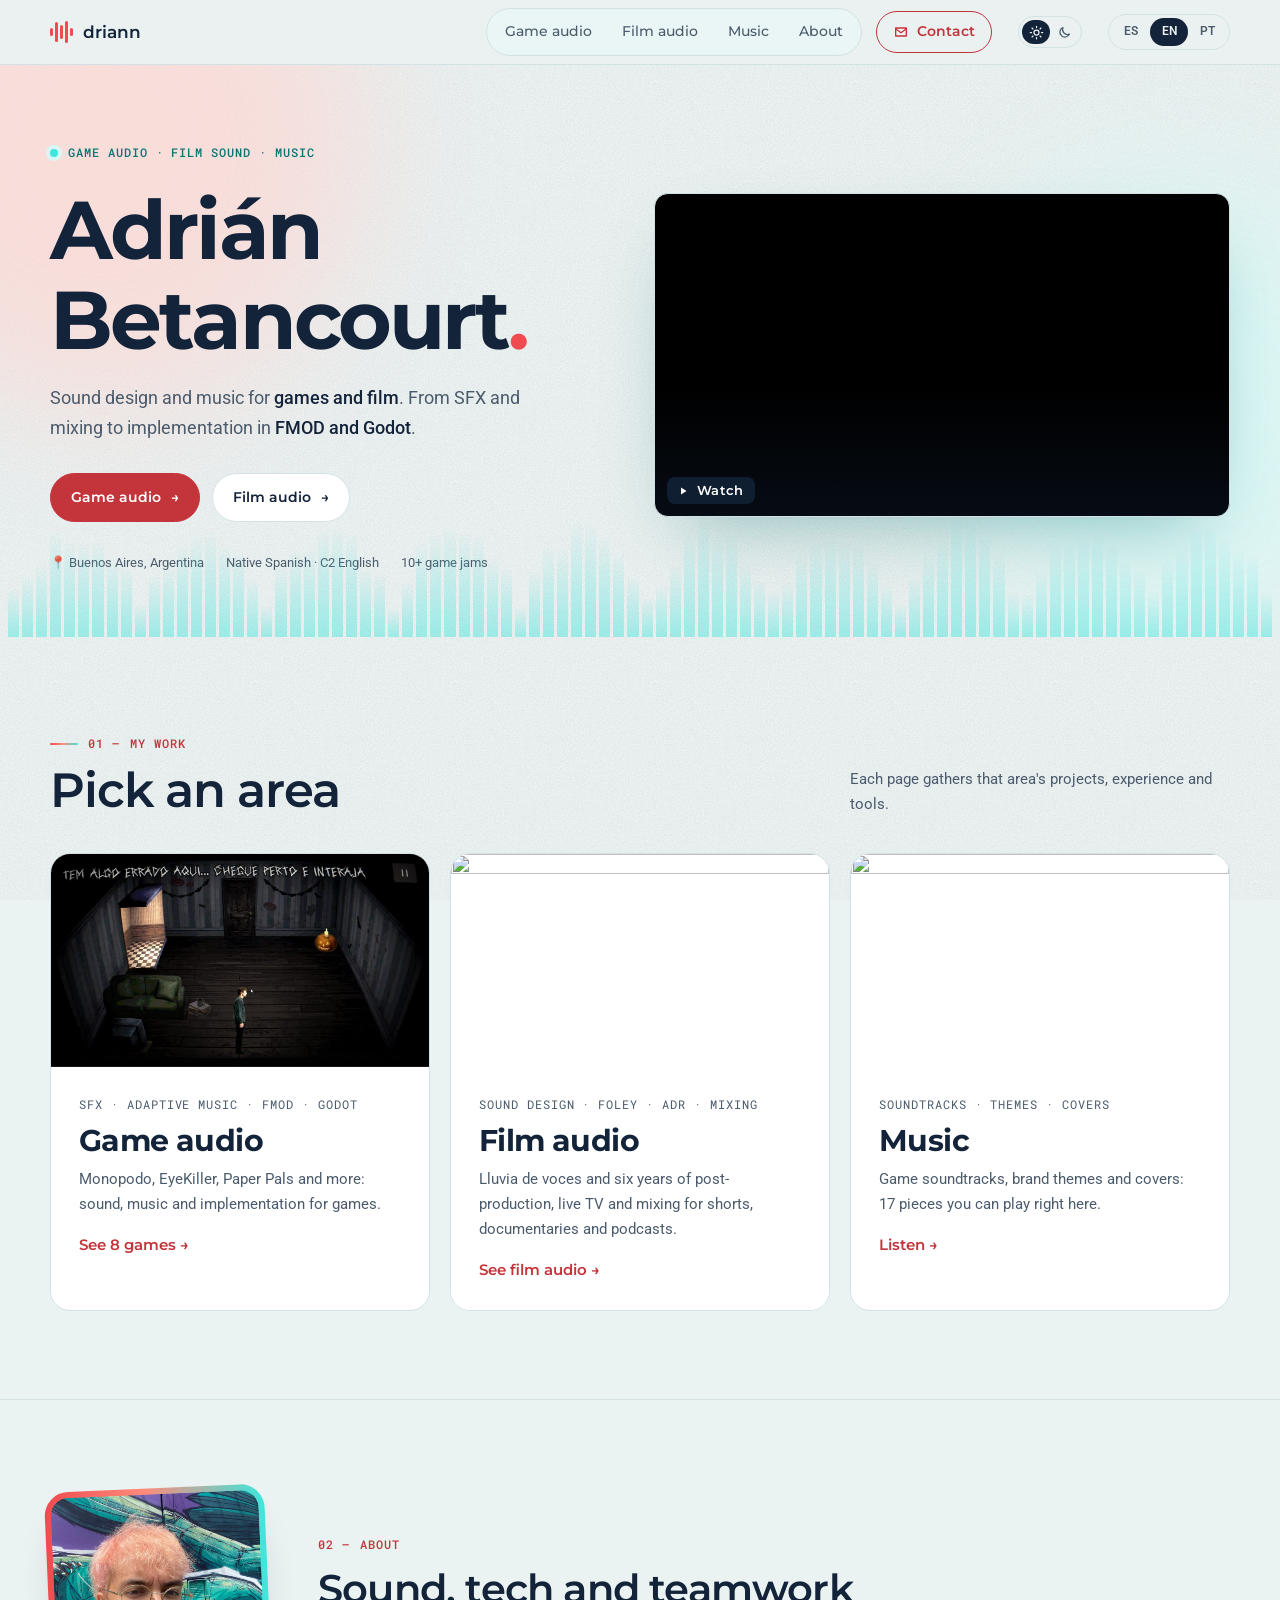
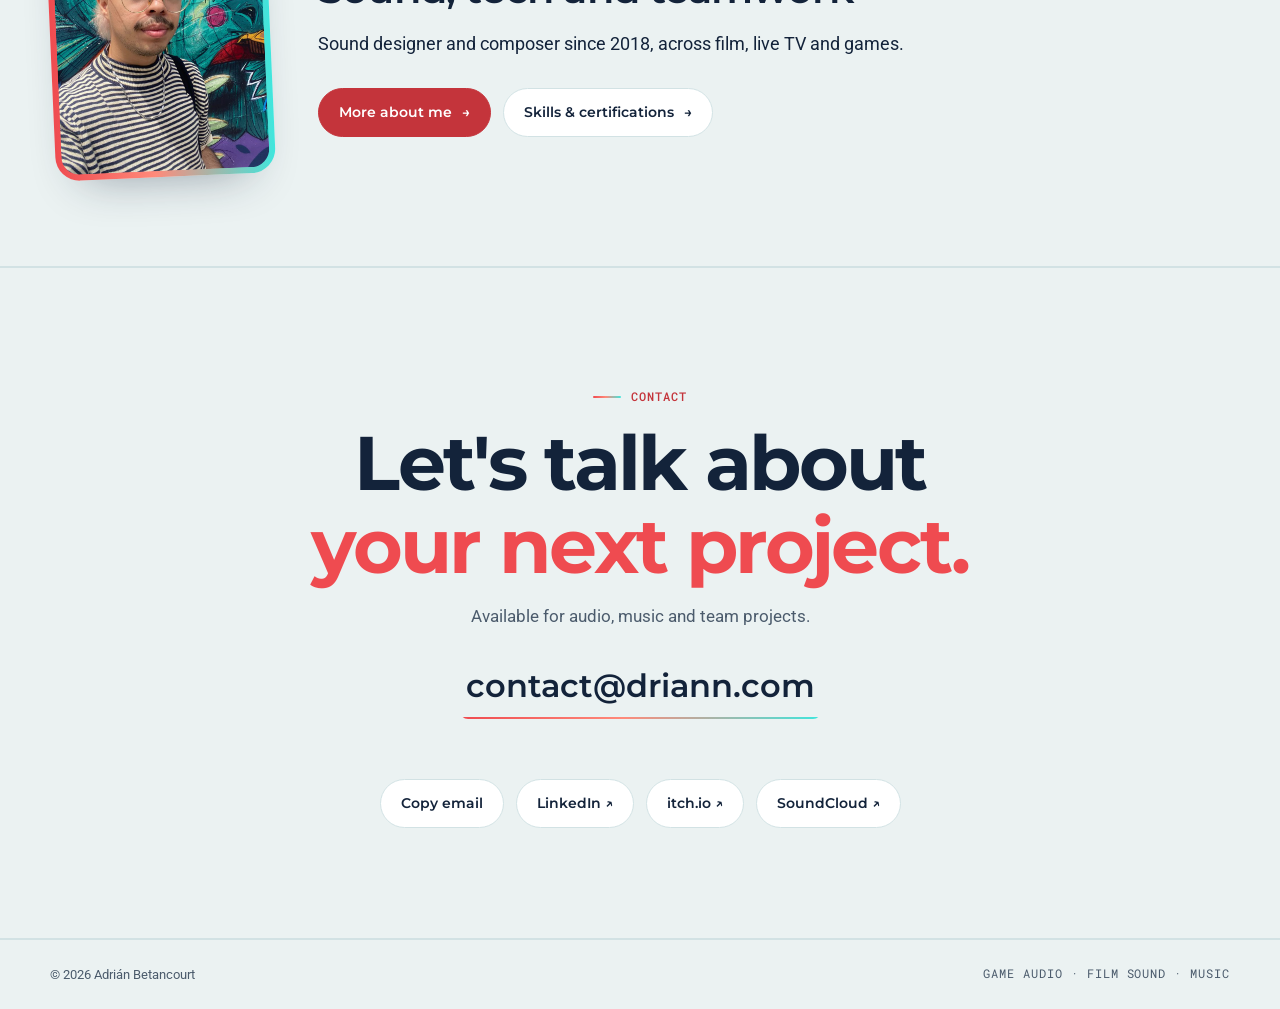
==== commit 2a3d2554: "Add subtle film grain and deepen page backgrounds Grain sits behind the content in both themes; the " ====
--- a/index.html
+++ b/index.html
@@ -4,7 +4,7 @@
 <meta charset="utf-8">
 <meta name="viewport" content="width=device-width, initial-scale=1">
 <meta name="color-scheme" content="light dark">
-<meta name="theme-color" content="#f5fafa">
+<meta name="theme-color" content="#ebf2f2">
 <meta name="referrer" content="strict-origin-when-cross-origin">
 <title>Adrián Betancourt — Game Audio & Sound Design</title>
 <meta name="description" content="Adrián Betancourt: game audio, film sound, sound design and music composition. Diseño sonoro y música para videojuegos y cine.">
@@ -29,8 +29,8 @@
     document.documentElement.setAttribute('data-theme', theme);
   })();
 </script>
-<link rel="stylesheet" href="assets/site.css?v=20261029d">
-<link rel="stylesheet" href="assets/motion.css?v=20261029d">
+<link rel="stylesheet" href="assets/site.css?v=20261029f">
+<link rel="stylesheet" href="assets/motion.css?v=20261029f">
 </head>
 <body>
 <script>document.documentElement.classList.add('js');</script>
@@ -183,7 +183,7 @@
   </div>
 </footer>
 
-<script src="assets/site.js?v=20261029d"></script>
-<script src="assets/motion.js?v=20261029d"></script>
+<script src="assets/site.js?v=20261029f"></script>
+<script src="assets/motion.js?v=20261029f"></script>
 </body>
 </html>
--- a/assets/site.css
+++ b/assets/site.css
@@ -1,5 +1,5 @@
 :root {
-  --bg: #f5fafa;
+  --bg: #ebf2f2;
   --surface: #ffffff;
   --surface-2: #eaf5f5;
   --line: #d2e2e4;
@@ -15,8 +15,8 @@
   --cyan-soft: #d9f7f5;
   --accent-fill: #c4343b;   /* button fills under white text, same in both themes */
   --shadow-rgb: 19, 35, 58;
-  --header-bg: rgba(245, 250, 250, .88);
-  --header-bg-solid: rgba(245, 250, 250, .94);
+  --header-bg: rgba(235, 242, 242, .88);
+  --header-bg-solid: rgba(235, 242, 242, .94);
   --badge-bg: rgba(255, 255, 255, .94);
   --hover-tint: rgba(255, 255, 255, .7);
   --font-main: Montserrat, system-ui, sans-serif;
@@ -28,9 +28,9 @@
 /* Dark theme: set on <html> by the inline script in each page's head (saved choice, else the system setting) */
 html[data-theme="dark"] {
   color-scheme: dark;
-  --bg: #0d1724;
-  --surface: #142133;
-  --surface-2: #1a2b40;
+  --bg: #070d15;
+  --surface: #111c2b;
+  --surface-2: #172638;
   --line: #263a52;
   --line-strong: #3d5675;
   --text: #e6eef2;
@@ -42,9 +42,9 @@
   --cyan-ink: #5ee9e1;
   --cyan-soft: #11393d;
   --shadow-rgb: 0, 0, 0;
-  --header-bg: rgba(13, 23, 36, .85);
-  --header-bg-solid: rgba(13, 23, 36, .94);
-  --badge-bg: rgba(20, 33, 51, .94);
+  --header-bg: rgba(7, 13, 21, .85);
+  --header-bg-solid: rgba(7, 13, 21, .94);
+  --badge-bg: rgba(17, 28, 43, .94);
   --hover-tint: rgba(255, 255, 255, .08);
 }
 html[data-theme="dark"] .soft li::before { background-image: url("data:image/svg+xml,%3Csvg xmlns='http://www.w3.org/2000/svg' viewBox='0 0 24 24' fill='none' stroke='%235ee9e1' stroke-width='3' stroke-linecap='round' stroke-linejoin='round'%3E%3Cpath d='M5 12l5 5 9-10'/%3E%3C/svg%3E"); }
@@ -59,6 +59,13 @@
   line-height: 1.65;
   -webkit-font-smoothing: antialiased;
 }
+/* Film grain on the page background only: fixed behind the content, so cards and media stay clean */
+body::before {
+  content: ""; position: fixed; inset: 0; z-index: -1; pointer-events: none;
+  background: url("data:image/svg+xml,%3Csvg xmlns='http://www.w3.org/2000/svg' width='200' height='200'%3E%3Cfilter id='g'%3E%3CfeTurbulence type='fractalNoise' baseFrequency='.85' numOctaves='3' stitchTiles='stitch'/%3E%3CfeColorMatrix values='0 0 0 0 .5 0 0 0 0 .5 0 0 0 0 .5 0 0 0 3 -1.1'/%3E%3C/filter%3E%3Crect width='100%25' height='100%25' filter='url(%23g)'/%3E%3C/svg%3E");
+  opacity: var(--grain, .17);
+}
+html[data-theme="dark"] body::before { --grain: .04; }
 img { max-width: 100%; display: block; }
 a { color: inherit; }
 button { font: inherit; color: inherit; cursor: pointer; }
@@ -157,7 +164,7 @@
 .section-head h2 { font-size: clamp(32px, 4vw, 48px); font-weight: 600; margin-top: 10px; }
 .section-head p { max-width: 380px; margin: 0; color: var(--muted); font-size: 15px; }
 .kicker { color: var(--accent-ink); font-weight: 500; }
-.band { background: var(--surface); border-block: 1px solid var(--line); }
+.band { border-block: 1px solid var(--line); } /* no fill: the page background and its grain run through every section */
 
 /* Featured */
 .featured {
@@ -343,7 +350,6 @@
 /* Music page: track cards with SoundCloud players */
 .tracks { display: grid; grid-template-columns: repeat(3, 1fr); gap: 20px; }
 .track { display: flex; flex-direction: column; gap: 10px; background: var(--surface); border: 1px solid var(--line); border-radius: var(--radius); padding: 20px; }
-.band .track { background: var(--bg); }
 .track-top { display: flex; justify-content: space-between; gap: 12px; color: var(--muted); font-size: 11px; }
 .track h3 { font-size: 22px; font-weight: 600; }
 .track p { margin: 0; font-size: 14px; color: var(--muted); }
--- a/assets/motion.css
+++ b/assets/motion.css
@@ -39,7 +39,7 @@
 
 /* Hero: two soft colour blobs drifting behind the content */
 .hero::before, .hero::after {
-  content: ""; position: absolute; z-index: -1; border-radius: 50%; filter: blur(70px); pointer-events: none;
+  content: ""; position: absolute; z-index: -2; border-radius: 50%; filter: blur(70px); pointer-events: none; /* below the film grain (z-index -1) */
 }
 .hero::before { width: 520px; height: 520px; left: -160px; top: -180px; background: var(--pink); opacity: .7; animation: drift-a 18s ease-in-out infinite alternate; }
 .hero::after { width: 460px; height: 460px; right: -140px; top: 20%; background: var(--cyan-soft); opacity: .9; animation: drift-b 22s ease-in-out infinite alternate; }
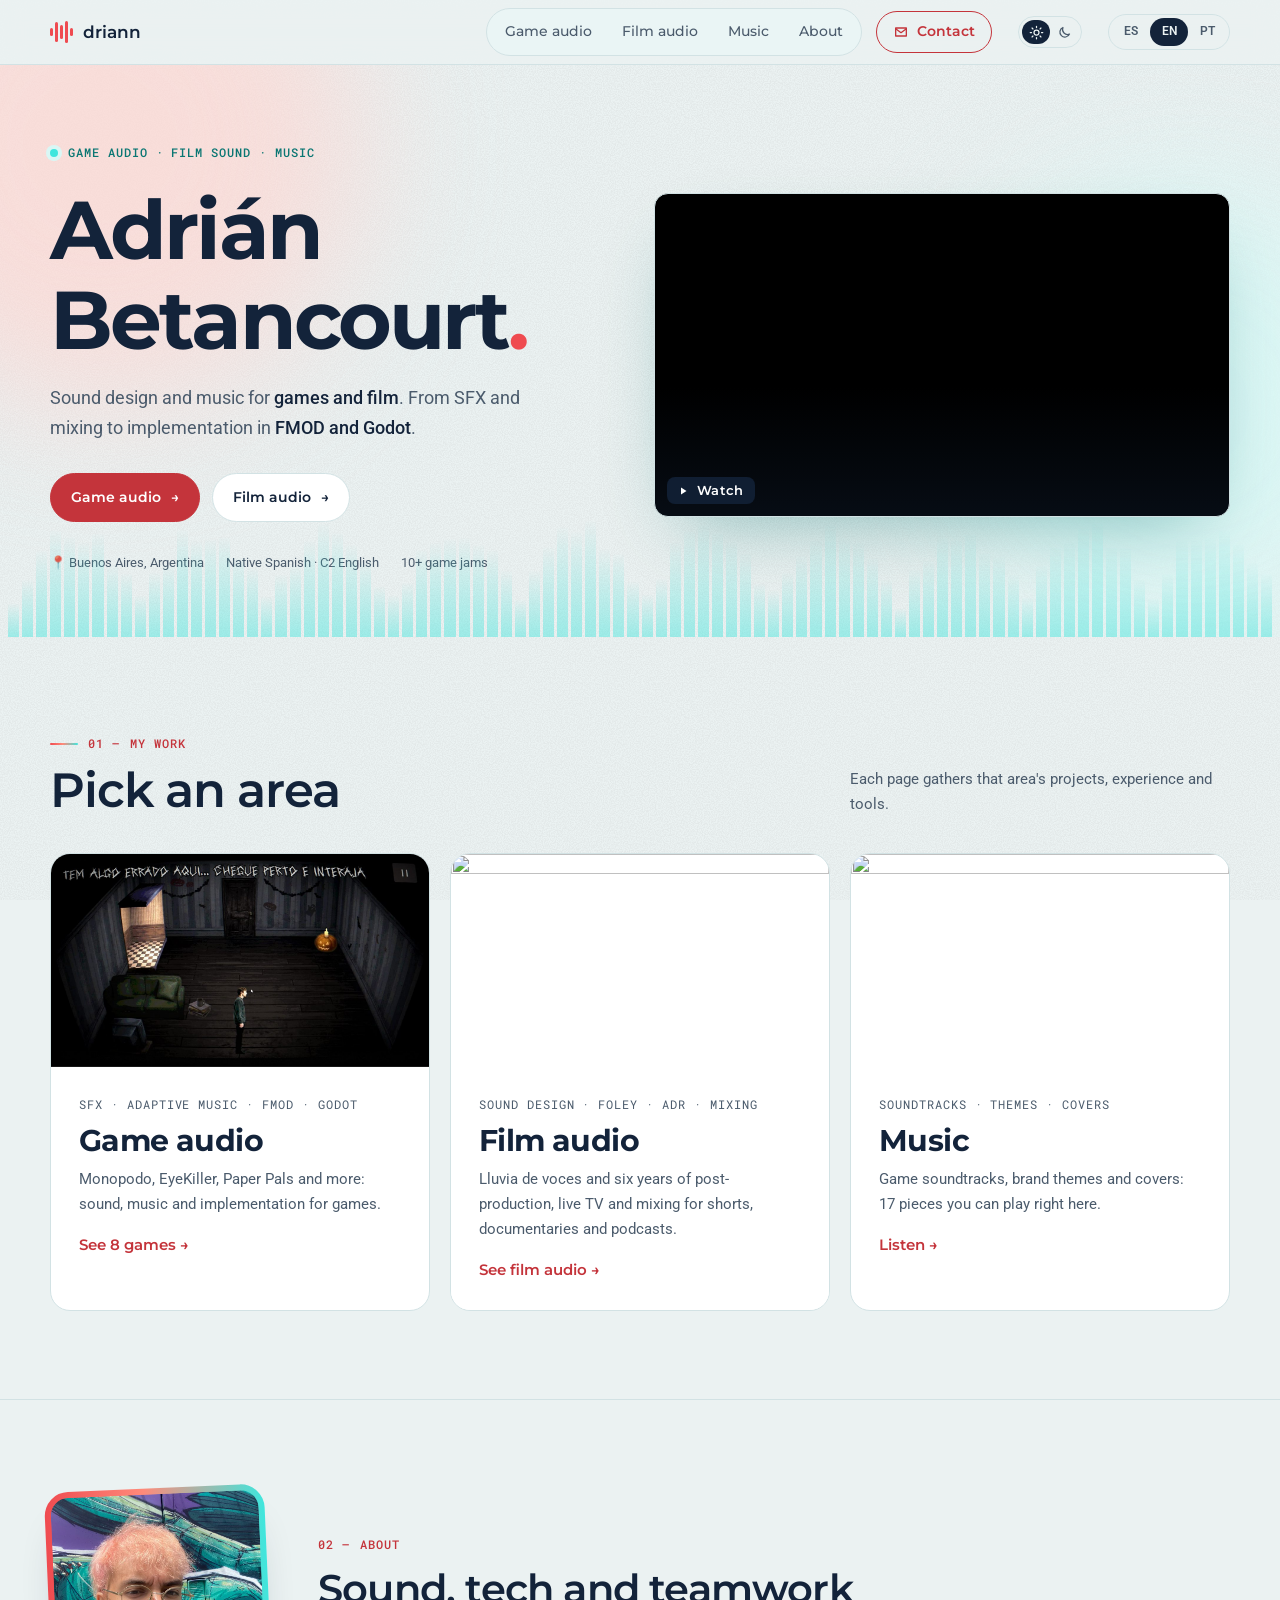
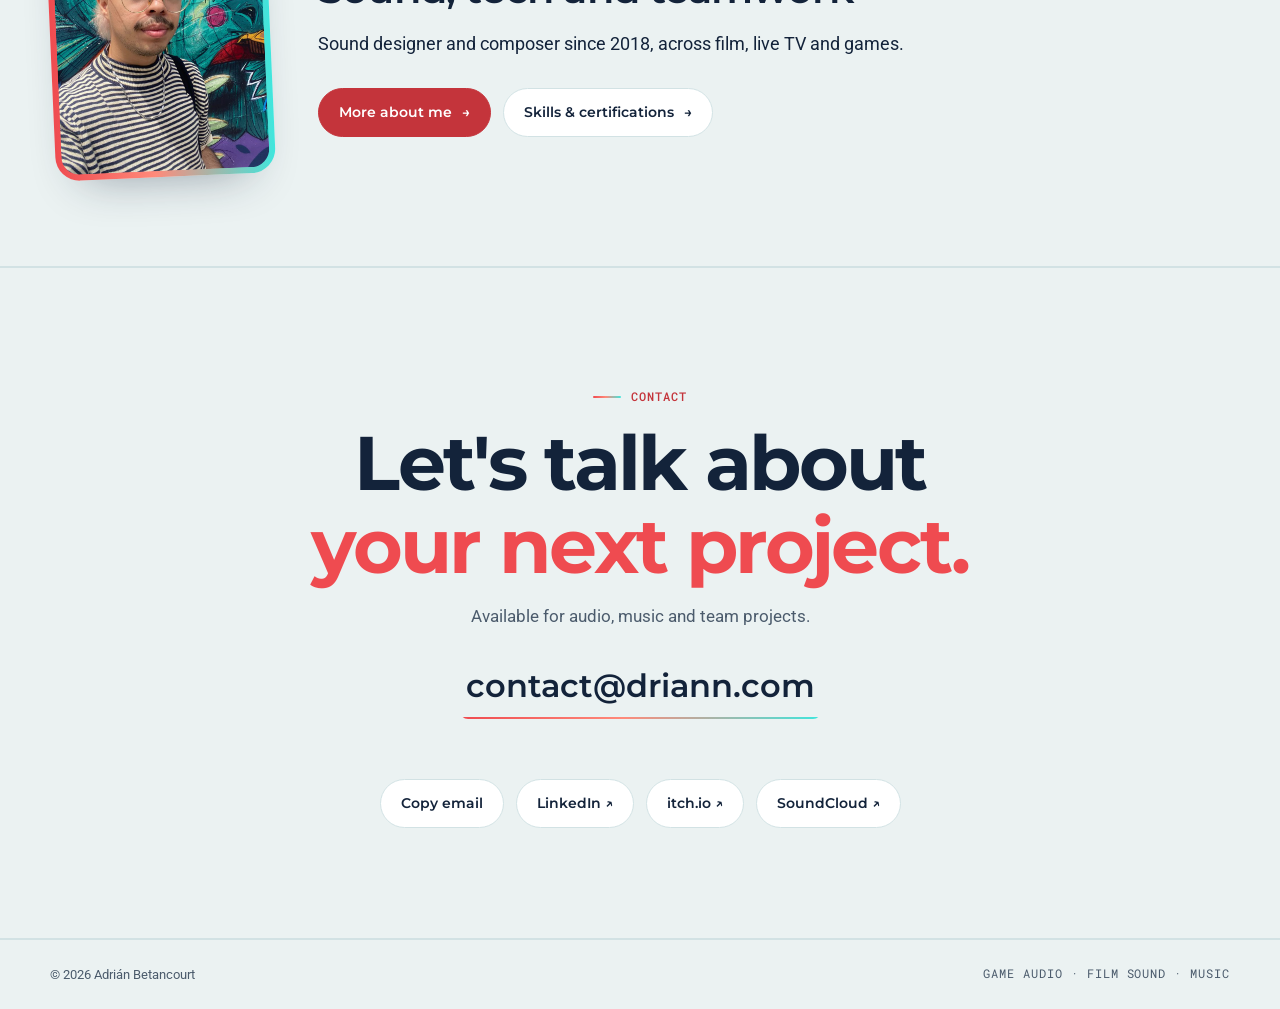
==== commit b7797094: "Add "Other services" section to About page Guitar lessons, video editing, Godot help and portfolio w" ====
--- a/index.html
+++ b/index.html
@@ -29,7 +29,7 @@
     document.documentElement.setAttribute('data-theme', theme);
   })();
 </script>
-<link rel="stylesheet" href="assets/site.css?v=20261029f">
+<link rel="stylesheet" href="assets/site.css?v=20261029g">
 <link rel="stylesheet" href="assets/motion.css?v=20261029f">
 </head>
 <body>
--- a/assets/site.css
+++ b/assets/site.css
@@ -254,6 +254,9 @@
 .soft li::before { content: ""; grid-row: span 2; width: 28px; height: 28px; border-radius: 8px; background: var(--cyan-soft) url("data:image/svg+xml,%3Csvg xmlns='http://www.w3.org/2000/svg' viewBox='0 0 24 24' fill='none' stroke='%230a7672' stroke-width='3' stroke-linecap='round' stroke-linejoin='round'%3E%3Cpath d='M5 12l5 5 9-10'/%3E%3C/svg%3E") center / 14px no-repeat; }
 .soft b { font-family: var(--font-main); font-weight: 600; font-size: 16px; }
 .soft span { color: var(--muted); font-size: 14px; line-height: 1.5; }
+.services { display: grid; grid-template-columns: repeat(4, 1fr); gap: 20px; }
+.services .panel > h3 { margin-bottom: 10px; }
+.services p { margin: 0; color: var(--muted); font-size: 14px; line-height: 1.5; }
 .certs-head { margin: 56px 0 20px; font-size: 24px; font-weight: 600; }
 .certs { display: grid; grid-template-columns: .8fr 1.2fr 1fr; gap: 20px; align-items: start; }
 .certs-side { display: grid; gap: 20px; }
@@ -298,6 +301,7 @@
   .hero-grid { gap: 36px; }
   .grid { grid-template-columns: repeat(2, 1fr); }
   .skillset { grid-template-columns: 1fr; }
+  .services { grid-template-columns: 1fr 1fr; }
   .certs { grid-template-columns: 1fr 1fr; }
   .certs-side { grid-column: 1 / -1; grid-template-columns: 1fr 1fr; }
   .featured-media { min-height: 0; aspect-ratio: 16 / 9; }
@@ -307,6 +311,7 @@
   section { padding: 64px 0; }
   .hero { padding: 44px 0 56px; }
   .section-head { flex-direction: column; align-items: start; }
+  .services { grid-template-columns: 1fr; }
   .grid, .certs, .certs-side, .disciplines { grid-template-columns: 1fr; }
   .featured-body, .panel { padding: 24px; }
   .featured-body h3 { font-size: 32px; }
